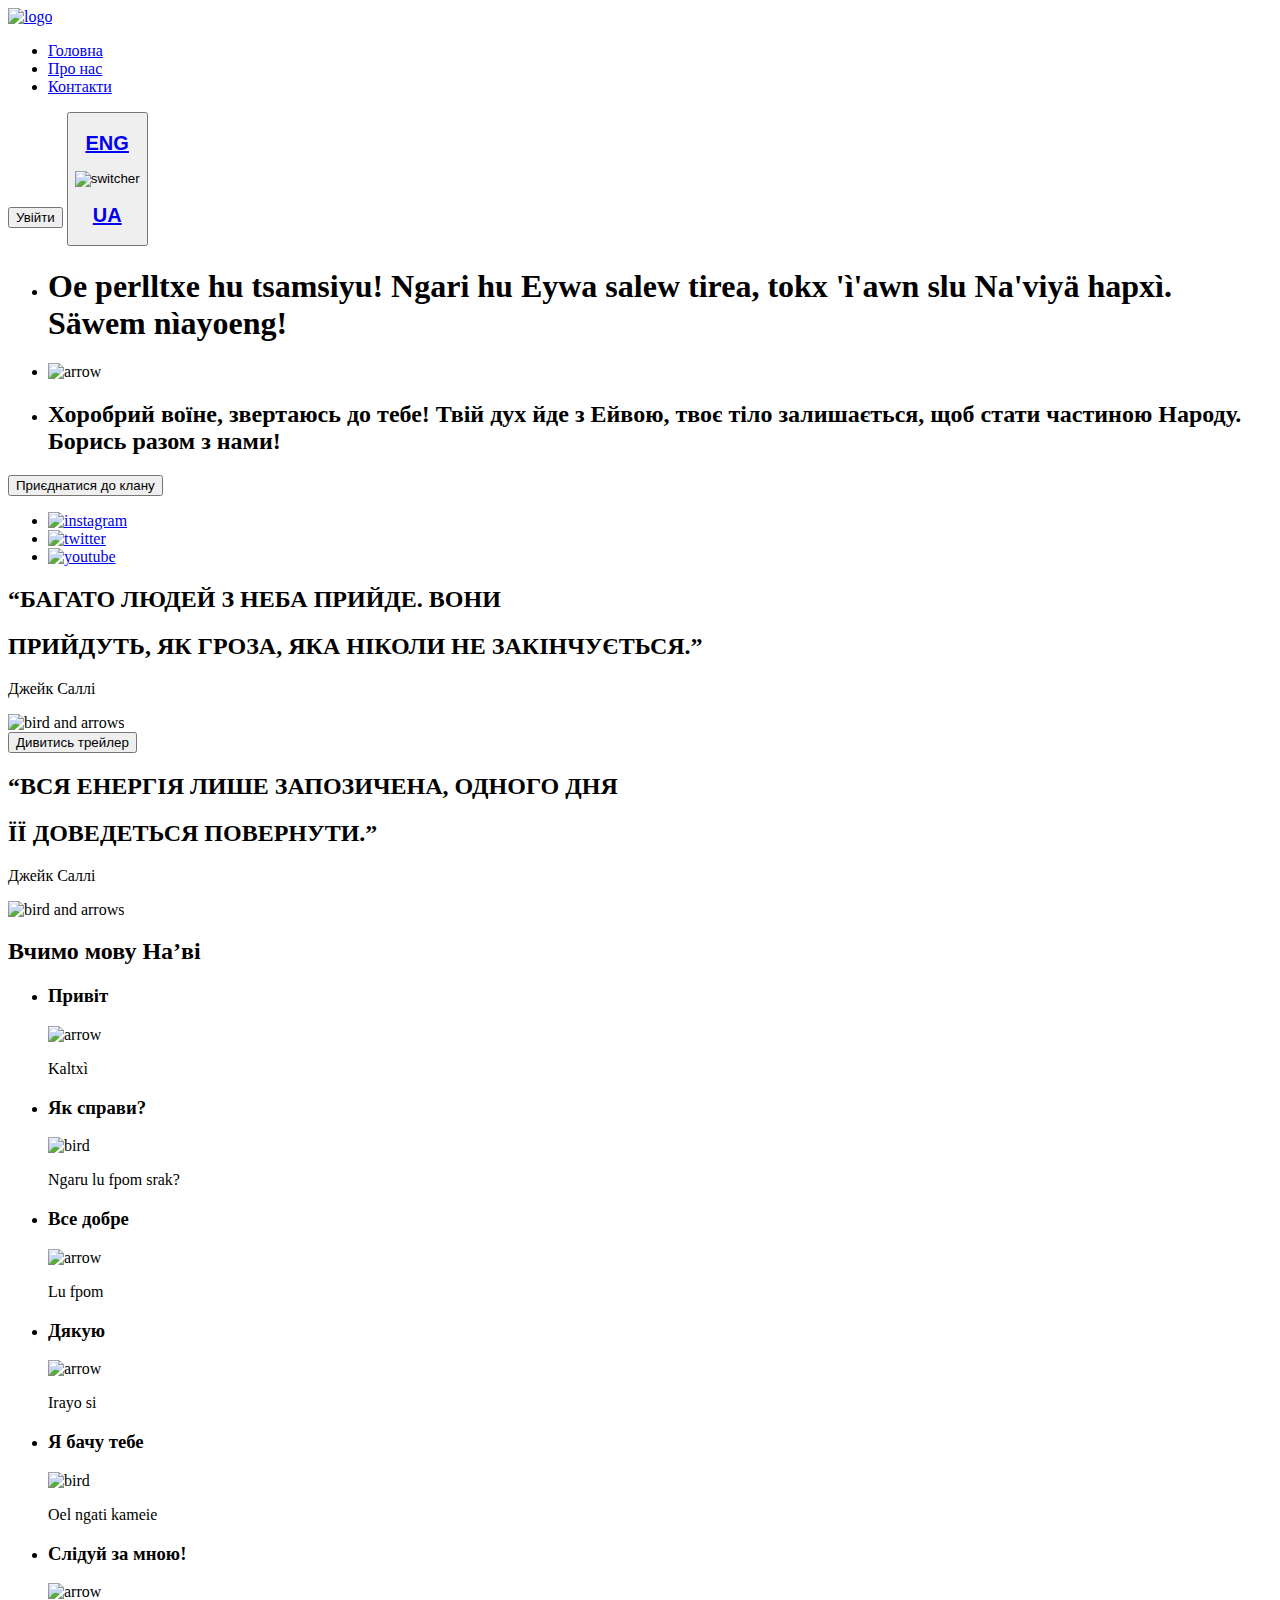
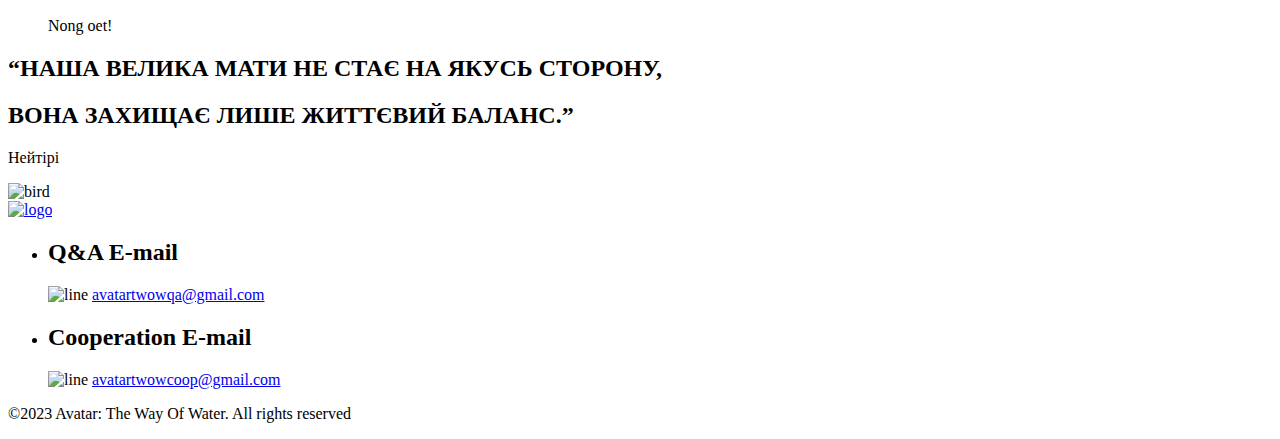
==== pages/english.htm @ 08710544 "Start" ====
<!DOCTYPE html>
<html lang="en">
<head>
    <meta charset="UTF-8">
    <meta name="viewport" content="width=device-width, initial-scale=1.0">
    <title>Document</title>
    <link rel="preconnect" href="https://fonts.googleapis.com">
    <link rel="preconnect" href="https://fonts.gstatic.com" crossorigin>
    <link href="https://fonts.googleapis.com/css2?family=Hammersmith+One&family=Headland+One&family=Inter:wght@100..900&display=swap" rel="stylesheet">
    <link rel="stylesheet" href="https://cdnjs.cloudflare.com/ajax/libs/modern-normalize/2.0.0/modern-normalize.min.css" integrity="sha512-4xo8blKMVCiXpTaLzQSLSw3KFOVPWhm/TRtuPVc4WG6kUgjH6J03IBuG7JZPkcWMxJ5huwaBpOpnwYElP/m6wg==" crossorigin="anonymous" referrerpolicy="no-referrer" />
    <link rel="stylesheet" href="./css/reset.css">
    <link rel="stylesheet" href="./css/positions.css">
    <link rel="stylesheet" href="./css/style.css">
</head>
<body>
    <header class="header">
        <div class="container header-box">
        <a href="./index.html" class="header-link"><img src="./images/avatar_logo.png" alt="logo" class="header-logo"></a>
        <nav class="header-nav">
            <ul class="nav-list">
                <li class="nav-item"><a href="#" class="nav-link active">Головна</a></li>
                <li class="nav-item"><a href="#" class="nav-link">Про нас</a></li>
                <li class="nav-item"><a href="#" class="nav-link">Контакти</a></li>
            </ul>
        </nav>
        <button type="button" class="header-button">Увійти</button>
        <button type="button" class="header-button2"><h2 class="button-title"><a href="./english.htm">ENG</a></h2><img src="./images/switcher.png" alt="switcher" class="button-image2"><h2 class="button-title2"><a href="../index.html">UA</a></h2></button>
        </div>
    </header>
    <main>
        <!-- Секція герой -->
        <section class="avatar-hero">
            <div class="container">
            <ul class="hero-list">
                <li class="hero-item">
                    <h1 class="hero-title">
                    Oe perlltxe hu tsamsiyu!
                    Ngari hu Eywa salew tirea, 
                    tokx 'ì'awn slu Na'viyä hapxì.
                    Säwem nìayoeng! 
                    </h1>
                </li>
                <li> 
                    <img src="./images/text_arrow.png" alt="arrow" class="hero-image">
                </li>
                <li class="hero-item2">
                    <h2 class="hero-title2">
                        Хоробрий воїне, звертаюсь до тебе!
                        Твій дух йде з Ейвою, 
                        твоє тіло залишається, 
                        щоб стати частиною Народу.
                        Борись разом з нами!
                    </h2>
                </li>
            </ul>
            <button type="button" class="hero-button">Приєднатися до клану</button> 
            <ul class="hero-list2">
                <li class="hero-item2"><a href="#" class="hero-link"><img src="./images/instagram.png" alt="instagram" class="link-image"></a></li>
                <li class="hero-item2"><a href="#" class="hero-link"><img src="./images/twitter.png" alt="twitter" class="link-image"></a></li>
                <li class="hero-item2"><a href="#" class="hero-link"><img src="./images/youtube.png" alt="youtube" class="link-image"></a></li>
            </ul>
            </div>
        </section>
        <!-- Секція цитата -->
        <section class="quote">
            <div class="container quote-box">
            <h2 class="quote-title">“БАГАТО ЛЮДЕЙ З НЕБА ПРИЙДЕ. ВОНИ</h2>
            <h2 class="quote-title2">ПРИЙДУТЬ, ЯК ГРОЗА, ЯКА НІКОЛИ НЕ ЗАКІНЧУЄТЬСЯ.”</h2>
            <p class="quote-desc">Джейк Саллі</p>
            <img src="./images/bird_with_arrows.png" alt="bird and arrows" class="quote-image">
            </div>
        </section>
        <!-- Секція трейлер -->
        <section class="trailer">
            <div class="container button-box">
            <button type="button" class="trailer-button">Дивитись трейлер</button>
            </div>  
        </section>
        <!-- Секція цитата 2 -->
        <section class="second-quote">
            <div class="container second-quote-box">
            <h2 class="second-quote-title">“ВСЯ ЕНЕРГІЯ ЛИШЕ ЗАПОЗИЧЕНА, ОДНОГО ДНЯ</h2>
            <h2 class="second-quote-title2">ЇЇ ДОВЕДЕТЬСЯ ПОВЕРНУТИ.”</h2>
            <p class="second-quote-desc">Джейк Саллі</p>
            <img src="./images/bird_with_arrows.png" alt="bird and arrows" class="second-quote-image">
            </div>
        </section>
        <!-- Секція мови -->
        <section class="language">
            <div class="container">
            <h2 class="language-title">Вчимо мову На’ві</h2>
            <ul class="language-list language-box">
                <li class="language-item">
                    <h3 class="item-title">Привіт</h3>
                    <img src="./images/arrow_left.png" alt="arrow" class="item-image">
                    <p class="item-desc">Kaltxì</p>
                </li>
                <li class="language-item">
                    <h3 class="item-title">Як справи?</h3>
                    <img src="./images/bird_mova.png" alt="bird" class="item-image">
                    <p class="item-desc">Ngaru lu fpom srak?</p>
                </li>
                <li class="language-item">
                    <h3 class="item-title">Все добре</h3>
                    <img src="./images/arrow_right.png" alt="arrow" class="item-image">
                    <p class="item-desc">Lu fpom</p>
                </li>
                <li class="language-item">
                    <h3 class="item-title">Дякую</h3>
                    <img src="./images/arrow_left.png" alt="arrow" class="item-image">
                    <p class="item-desc">Irayo si </p>
                </li>
                <li class="language-item">
                    <h3 class="item-title">Я бачу тебе</h3>
                    <img src="./images/bird_mova.png" alt="bird" class="item-image">
                    <p class="item-desc">Oel ngati kameie</p>
                </li>
                <li class="language-item">
                    <h3 class="item-title">Слідуй за мною!</h3>
                    <img src="./images/arrow_right.png" alt="arrow" class="item-image">
                    <p class="item-desc">Nong oet!</p>
                </li>
            </ul>
            </div>
        </section>
        <!-- Секція цитата 3 -->
        <section class="third-quote">
            <div class="container third-quote-box">
            <h2 class="third-quote-title">“НАША ВЕЛИКА МАТИ НЕ СТАЄ НА ЯКУСЬ СТОРОНУ,</h2>
            <h2 class="third-quote-title2">ВОНА ЗАХИЩАЄ ЛИШЕ ЖИТТЄВИЙ БАЛАНС.”</h2>
            <p class="third-quote-desc">Нейтірі</p>
            <img src="./images/bird.png" alt="bird" class="3rd-quote-image">
            </div>
        </section>
    </main>
    <!-- Футер -->
    <footer class="footer">
        <div class="container footer-box">
        <a href="./index.html" class="footer-link"><img src="./images/avatar_logo.png" alt="logo" class="footer-logo footer-link"></a>
        <div class="footer-desc-box">
        <ul class="footer-list">
            <li class="footer-item">
                <h2 class="footer-title">Q&A E-mail</h2>
                <img src="./images/footer_image_line.png" alt="line" class="title-image">
                <a href="mailto:avatartwowqa@gmail.com" class="title-link">avatartwowqa@gmail.com</a>
            </li>
            <li class="footer-item">
                <h2 class="footer-title2">Cooperation E-mail</h2>
                <img src="./images/footer_image_line2.png" alt="line" class="title-image">
                <a href="mailto:avatartwowcoop@gmail.com" class="title-link">avatartwowcoop@gmail.com</a>
            </li>
        </ul>
        <p class="footer-desc">&#169;2023 Avatar: The Way Of Water. All rights reserved</p>
        </div>
        </div>  
    </footer>
</body>
</html>
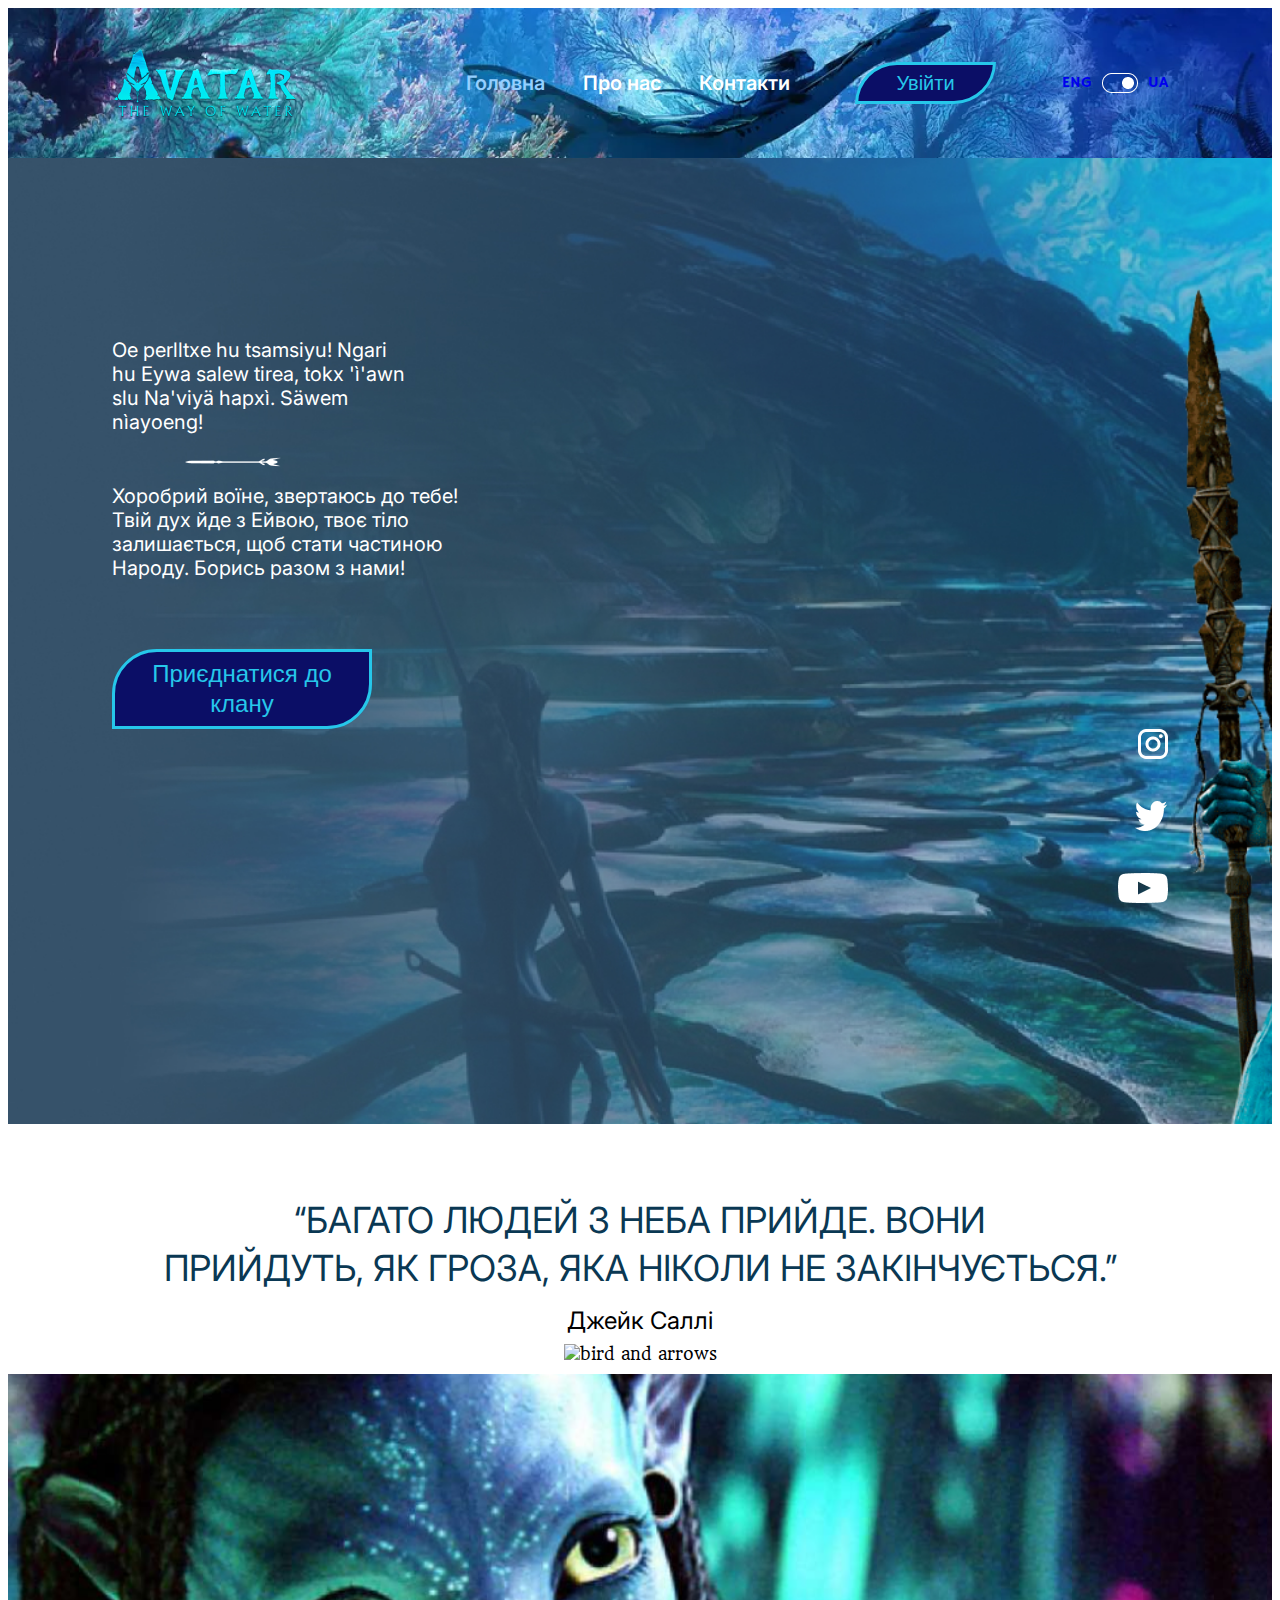
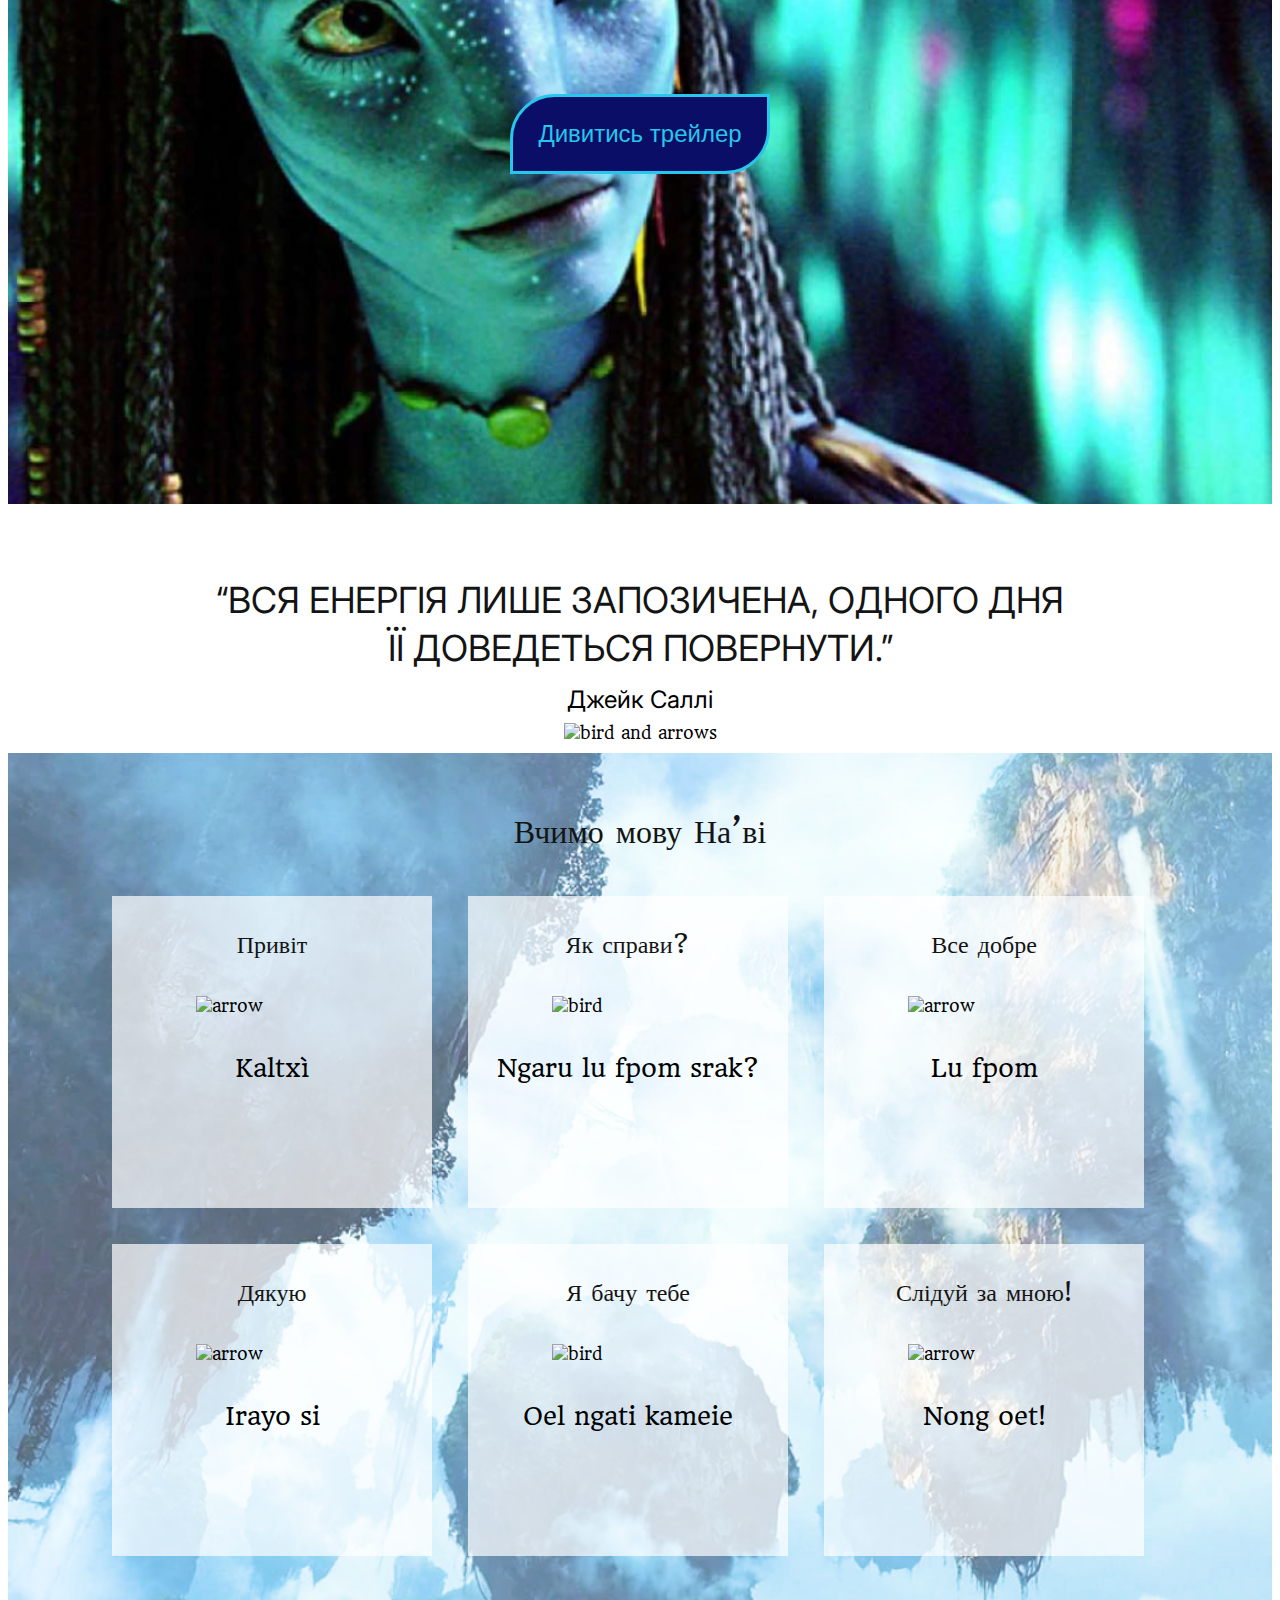
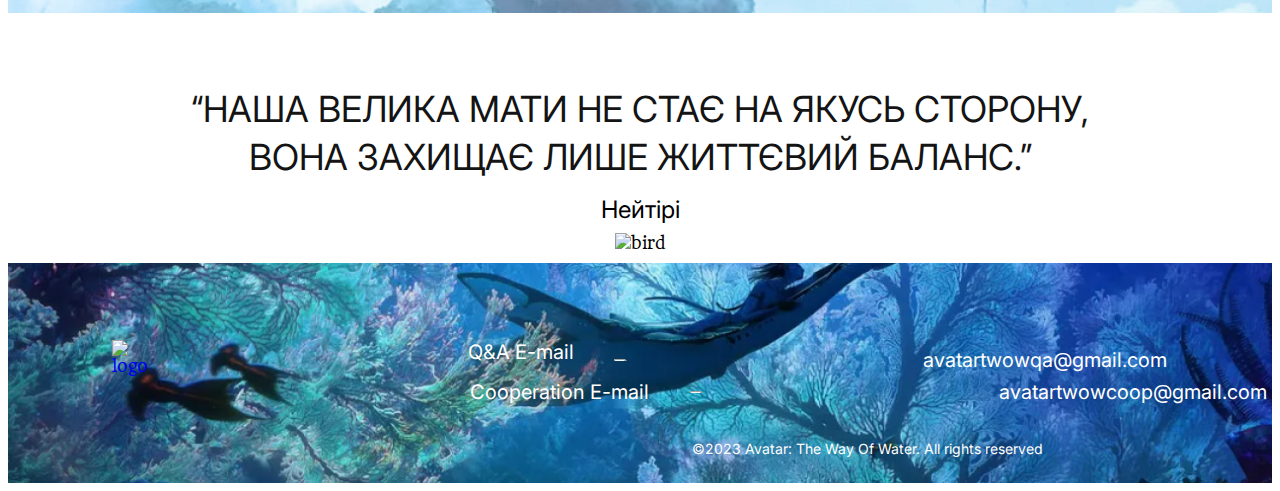
==== commit 702acd6a: "final index" ====
--- a/pages/english.htm
+++ b/pages/english.htm
@@ -8,14 +8,13 @@
     <link rel="preconnect" href="https://fonts.gstatic.com" crossorigin>
     <link href="https://fonts.googleapis.com/css2?family=Hammersmith+One&family=Headland+One&family=Inter:wght@100..900&display=swap" rel="stylesheet">
     <link rel="stylesheet" href="https://cdnjs.cloudflare.com/ajax/libs/modern-normalize/2.0.0/modern-normalize.min.css" integrity="sha512-4xo8blKMVCiXpTaLzQSLSw3KFOVPWhm/TRtuPVc4WG6kUgjH6J03IBuG7JZPkcWMxJ5huwaBpOpnwYElP/m6wg==" crossorigin="anonymous" referrerpolicy="no-referrer" />
-    <link rel="stylesheet" href="./css/reset.css">
-    <link rel="stylesheet" href="./css/positions.css">
-    <link rel="stylesheet" href="./css/style.css">
+    <link rel="stylesheet" href="../css/reset.css">
+    <link rel="stylesheet" href="../css/style.css">
 </head>
 <body>
     <header class="header">
         <div class="container header-box">
-        <a href="./index.html" class="header-link"><img src="./images/avatar_logo.png" alt="logo" class="header-logo"></a>
+        <a href="../index.html" class="header-link"><img src="../images/avatar_logo.png" alt="logo" class="header-logo"></a>
         <nav class="header-nav">
             <ul class="nav-list">
                 <li class="nav-item"><a href="#" class="nav-link active">Головна</a></li>
@@ -24,7 +23,7 @@
             </ul>
         </nav>
         <button type="button" class="header-button">Увійти</button>
-        <button type="button" class="header-button2"><h2 class="button-title"><a href="./english.htm">ENG</a></h2><img src="./images/switcher.png" alt="switcher" class="button-image2"><h2 class="button-title2"><a href="../index.html">UA</a></h2></button>
+        <button type="button" class="header-button2"><h2 class="button-title"><a href="./english.htm">ENG</a></h2><img src="../images/switcher.png" alt="switcher" class="button-image2"><h2 class="button-title2"><a href="../index.html">UA</a></h2></button>
         </div>
     </header>
     <main>
@@ -41,7 +40,7 @@
                     </h1>
                 </li>
                 <li> 
-                    <img src="./images/text_arrow.png" alt="arrow" class="hero-image">
+                    <img src="../images/text_arrow.png" alt="arrow" class="hero-image">
                 </li>
                 <li class="hero-item2">
                     <h2 class="hero-title2">
@@ -55,9 +54,9 @@
             </ul>
             <button type="button" class="hero-button">Приєднатися до клану</button> 
             <ul class="hero-list2">
-                <li class="hero-item2"><a href="#" class="hero-link"><img src="./images/instagram.png" alt="instagram" class="link-image"></a></li>
-                <li class="hero-item2"><a href="#" class="hero-link"><img src="./images/twitter.png" alt="twitter" class="link-image"></a></li>
-                <li class="hero-item2"><a href="#" class="hero-link"><img src="./images/youtube.png" alt="youtube" class="link-image"></a></li>
+                <li class="hero-item2"><a href="#" class="hero-link"><img src="../images/instagram.png" alt="instagram" class="link-image"></a></li>
+                <li class="hero-item2"><a href="#" class="hero-link"><img src="../images/twitter.png" alt="twitter" class="link-image"></a></li>
+                <li class="hero-item2"><a href="#" class="hero-link"><img src="../images/youtube.png" alt="youtube" class="link-image"></a></li>
             </ul>
             </div>
         </section>
--- a/css/style.css
+++ b/css/style.css
@@ -0,0 +1,645 @@
+:root {
+    --background-color: rgba(255, 255, 255, 1);
+    --third-quote-background: rgba(255, 255, 255, 0.7);
+    --button-background2: rgba(0, 0, 0, 0);
+    --item-mova-background: rgba(255, 255, 255, 0.7);
+    --hover-button: rgb(0, 0, 139);
+    --link-color: rgb(200, 200, 200);
+    --main-color: rgba(255, 255, 255, 1);
+    --additional-color: rgba(148, 207, 255, 1);
+    --quote-text: rgba(10, 56, 83, 1);
+    --first-mova-text: rgba(20, 20, 20, 1);
+    --second-mova-text: rgba(0, 0, 0, 1);
+    --button-text-color: rgba(38, 199, 234, 1);
+    --button-boarder: rgba(38, 199, 234, 1);
+    --button-background: rgba(11, 14, 102, 1);
+}
+
+body {
+    font-family: "Headland One", serif;
+}
+
+header {
+    background-image: url(../images/header-background.png);
+    background-size: cover;
+}
+
+.nav-link {
+    color: var(--main-color);
+    font-family: "Inter", sans-serif;
+    font-size: 20px;
+    font-weight: 600;
+    line-height: 1.2;
+}
+
+.nav-link:hover,
+.nav-link:focus {
+    color: var(--additional-color)
+}
+
+.active {
+    color: var(--additional-color);
+}
+
+.header-button {
+    color: var(--button-text-color);
+    text-align: center;
+    font-size: 20px;
+    font-weight: 400;
+    line-height: 1.25;
+    border-radius: 45px 0px;
+    border: 3px solid var(--button-boarder);
+    background: var(--button-background);
+    width: 141px;
+    height: 41.694px;
+}
+
+.header-button:hover,
+.header-button:focus {
+    background-color: var(--hover-button);
+}
+
+
+
+.header-button2 {
+    color: var(--main-color);
+    font-family: "Hammersmith One", sans-serif;
+    font-size: 16px;
+    font-weight: 400;
+    line-height: 1.25;
+    border: none;
+    background-color: var(--button-background2);
+    width: 107px;
+    height: 20px;
+}
+
+.button-title,
+.button-title2 {
+    color: var(--main-color);
+    text-align: center;
+    font-family: "Hammersmith One";
+    font-size: 16px;
+    font-weight: 400;
+    line-height: 1.25;
+}
+
+/* hero */
+
+.avatar-hero {
+    background-image: url(../images/background_hero.jpg);
+    background-size: cover;
+}
+
+.hero-title {
+    color: var(--main-color);
+    font-family: "Inter", sans-serif;
+    font-size: 20px;
+    font-weight: 400;
+    line-height: 1.2;
+    width: 298px;
+    height: 96px;
+}
+
+.hero-title2 {
+    color: var(--main-color);
+    font-family: "Inter", sans-serif;
+    font-size: 20px;
+    font-weight: 400;
+    line-height: 1.2;
+    width: 376px;
+    height: 123px;
+    flex-shrink: 0;
+}
+
+.hero-button {
+    color: var(--button-text-color);
+    font-size: 24px;
+    font-weight: 400;
+    line-height: 1.25;
+    border-radius: 45px 0px;
+    border: 3px solid var(--button-boarder);
+    background: var(--button-background);
+}
+
+.hero-button:hover,
+.hero-button:focus {
+    background-color: var(--hover-button);
+}
+
+/* quote */
+
+.quote {
+    background-color: var(--background-color);
+    text-align: center;
+}
+
+.quote-title {
+    color: var(--quote-text);
+    text-align: center;
+    font-family: "Inter", sans-serif;
+    font-size: 36px;
+    font-style: normal;
+    font-weight: 400;
+    line-height: 1.22;
+}
+
+.quote-title2 {
+    color: var(--quote-text);
+    text-align: center;
+    font-family: "Inter", sans-serif;
+    font-size: 36px;
+    font-style: normal;
+    font-weight: 400;
+    line-height: 1.22;
+}
+
+.quote-desc {
+    color: var(--second-mova-text);
+    text-align: center;
+    font-family: "Inter", sans-serif;
+    font-size: 24px;
+    font-weight: 400;
+    line-height: 1.20;
+}
+
+/* trailer */
+
+.trailer {
+    background-image: url(../images/trailer_background.png);
+    background-size: cover;
+}
+
+.trailer-button {
+    color: var(--button-text-color);
+    text-align: center;
+    font-size: 24px;
+    font-weight: 400;
+    line-height: 1.25;
+    border-radius: 45px 0px;
+    border: 3px solid var(--button-boarder);
+    background: var(--button-background);
+    width: 260px;
+    height: 80px;
+    flex-shrink: 0;
+}
+
+.trailer-button:hover,
+.trailer-button:focus {
+    background-color: var(--hover-button);
+}
+
+/* 2 quote */
+
+.second-quote {
+    background-color: var(--background-color);
+    text-align: center;
+}
+
+
+.second-quote-title {
+    color: var(--first-mova-text);
+    text-align: center;
+    font-family: "Inter", sans-serif;
+    font-size: 36px;
+    font-weight: 400;
+    line-height: 1.22;
+}
+
+.second-quote-title2 {
+    color: var(--first-mova-text);
+    text-align: center;
+    font-family: "Inter", sans-serif;
+    font-size: 36px;
+    font-weight: 400;
+    line-height: 1.22;
+}
+
+.second-quote-desc {
+    color: var(--second-mova-text);
+    text-align: center;
+    font-family: "Inter", sans-serif;
+    font-size: 24px;
+    font-style: normal;
+    font-weight: 400;
+    line-height: 1.20;
+}
+
+/* mova */
+
+.language {
+    background-image: url(../images/mova_background.png);
+    background-size: cover;
+}
+
+.language-title {
+    color: var(--first-mova-text);
+    text-align: center;
+    font-family: "Headland One", serif;
+    font-size: 32px;
+    font-weight: 400;
+    line-height: 1.25;
+}
+
+.language-item {
+    background-color: var(--item-mova-background);
+    /* width: 25%; 
+height: 60%; */
+
+}
+
+.item-title {
+    color: var(--first-mova-text);
+    text-align: center;
+    font-size: 24px;
+    font-weight: 400;
+    line-height: 1.00;
+}
+
+.item-desc {
+    color: var(--second-mova-text);
+    text-align: center;
+    font-size: 24px;
+    font-weight: 400;
+    line-height: 1.00;
+}
+
+/* 3 quote */
+
+.third-quote {
+    background-color: var(--third-quote-background);
+    text-align: center;
+}
+
+.third-quote-title {
+    color: var(--first-mova-text);
+    text-align: center;
+    font-family: "Inter", sans-serif;
+    font-size: 36px;
+    font-weight: 400;
+    line-height: 1.22;
+}
+
+.third-quote-title2 {
+    color: var(--first-mova-text);
+    text-align: center;
+    font-family: "Inter", sans-serif;
+    font-size: 36px;
+    font-weight: 400;
+    line-height: 1.22;
+}
+
+.third-quote-desc {
+    color: var(--second-mova-text);
+    text-align: center;
+    font-family: "Inter", sans-serif;
+    font-size: 24px;
+    font-weight: 400;
+    line-height: 1.20;
+}
+
+/* footer */
+
+.footer {
+    background-image: url(../images/footer_background.png);
+    background-size: cover;
+}
+
+.footer-title {
+    color: var(--main-color);
+    text-align: center;
+    font-family: "Inter", sans-serif;
+    font-size: 20px;
+    font-weight: 400;
+    line-height: 1.2;
+}
+
+.footer-title2 {
+    color: var(--main-color);
+    text-align: center;
+    font-family: "Inter", sans-serif;
+    font-size: 20px;
+    font-weight: 400;
+    line-height: 1.2;
+}
+
+.title-link {
+    color: var(--main-color);
+    text-align: center;
+    font-family: "Inter", sans-serif;
+    font-size: 20px;
+    font-weight: 400;
+    line-height: 1.2;
+}
+
+.title-link:hover,
+.title-link:focus {
+    color: var(--link-color);
+}
+
+.footer-desc {
+    color: var(--main-color);
+    text-align: center;
+    font-family: "Inter", sans-serif;
+    font-size: 14px;
+    font-weight: 400;
+    line-height: 1.21;
+}
+.container {
+    width: 1056px;
+    margin: 0 auto;
+    padding: 0 12px;
+}
+
+/* header */
+
+.header {
+    padding-top: 39px;
+    padding-bottom: 39px;
+}
+
+.header-box {
+    display: flex;
+    justify-content: center;
+    align-items: center;
+}
+
+.header-link {
+    margin-right: 168px;
+}
+
+.nav-list {
+    display: flex;
+    gap: 38px;
+}
+
+.header-button {
+    display: flex;
+    align-items: center;
+    justify-content: center;
+    margin-left: auto;
+}
+
+.header-button2 {
+    display: flex;
+    align-items: center;
+    justify-content: center;
+    margin-left: auto;
+}
+
+.button-title {
+    padding-right: 10px;
+}
+
+.button-title2 {
+    padding-left: 10px;
+}
+
+/* hero */
+
+.avatar-hero {
+    padding-top: 180px;
+    padding-bottom: 179px;
+}
+
+.hero-item {
+    padding-bottom: 10px;
+}
+
+.hero-title {
+    width: 298px;
+}
+
+.hero-image {
+    width: 152px;
+    height: 40px;
+    padding-left: 53px;
+}
+
+.hero-title2 {
+    width: 376px;
+}
+
+.hero-item2 {
+    margin-bottom: 42px;
+}
+
+.hero-button {
+    display: flex;
+    width: 260px;
+    height: 80px;
+    align-items: center;
+    justify-content: center;
+}
+
+.hero-list2 {
+    display: flex;
+    align-items: flex-end;
+    justify-content: flex-end;
+    flex-direction: column;
+}
+
+/* quote */
+
+.quote {
+    padding-top: 75px;
+    padding-bottom: 10px;
+}
+
+.quote-box {
+    display: flex;
+    justify-content: center;
+    align-items: center;
+    flex-direction: column;
+}
+
+.quote-title {
+    margin-bottom: 4px;
+    padding: 0 auto;
+}
+
+.quote-title2 {
+    width: 1002px;
+    padding: 0 auto;
+    margin-bottom: 16px;
+}
+
+.quote-desc {
+    margin-bottom: 8px;
+    padding: 0 auto;
+}
+
+.quote-image {
+    padding: 0 auto;
+}
+
+/* trailer */
+
+.trailer {
+    padding-top: 320px;
+    padding-bottom: 330px;
+}
+
+.button-box {
+    display: flex;
+    justify-content: center;
+    align-items: center;
+}
+
+.trailer-button {
+    display: flex;
+    align-items: center;
+    justify-content: center;
+}
+
+/* 2 quote */
+
+.second-quote {
+    padding-top: 75px;
+    padding-bottom: 10px;
+}
+
+.second-quote-box {
+    display: flex;
+    justify-content: center;
+    align-items: center;
+    flex-direction: column;
+}
+
+.second-quote-title {
+    width: 886px;
+    margin-bottom: 4px;
+    padding: 0 auto;
+}
+
+.second-quote-title2 {
+    width: 528px;
+    padding: 0 auto;
+    margin-bottom: 16px;
+}
+
+.second-quote-desc {
+    margin-bottom: 8px;
+    padding: 0 auto;
+}
+
+.second-quote-image {
+    padding: 0 auto;
+}
+
+/* language, вернутся сюда */
+
+.language {
+    padding-top: 58px;
+    padding-bottom: 57px;
+}
+
+.language-title {
+    margin-bottom: 45px;
+}
+
+.language-box {
+    display: flex;
+    justify-content: flex-start;
+    align-items: center;
+    flex-wrap: wrap;
+    gap: 36px;
+}
+
+
+.language-item {
+    width: 320px;
+    height: 240px;
+    padding: 36px 0;
+}
+
+.item-title {
+    margin-bottom: 40px;
+}
+
+.item-image {
+    margin-bottom: 40px;
+    padding: 0 84px;
+}
+
+/* 3 quote */
+
+.third-quote {
+    padding-top: 75px;
+    padding-bottom: 10px;
+}
+
+.third-quote-box {
+    display: flex;
+    justify-content: center;
+    align-items: center;
+    flex-direction: column;
+}
+
+.third-quote-title {
+    width: 938px;
+    padding: 0 auto;
+    margin-bottom: 4px;
+}
+
+.third-quote-title2 {
+    width: 812px;
+    padding: 0 auto;
+    margin-bottom: 16px;
+}
+
+.third-quote-desc {
+    margin-bottom: 8px;
+    padding: 0 auto;
+}
+
+.third-quote-image {
+    padding: 0 auto;
+}
+
+/* footer */
+
+.footer {
+    padding-top: 77px;
+    padding-bottom: 25px;
+}
+
+.footer-box {
+    display: flex;
+}
+
+.footer-link {
+    margin-right: 160px;
+}
+
+.footer-desc-box {
+    display: flex;
+    flex-wrap: wrap;
+    justify-content: center;
+}
+
+.footer-item {
+    display: flex;
+    gap: 20px;
+    align-items: center;
+}
+
+.footer-title {
+    margin-right: 20px;
+    margin-bottom: 16px;
+}
+
+.footer-title2 {
+    width: 182px;
+    margin-right: 20px;
+}
+
+.title-image {
+    margin-right: 20px;
+    width: 269px;
+    height: 2px;
+}
+
+.footer-desc {
+    margin-top: 37px;
+    padding: 0 auto;
+}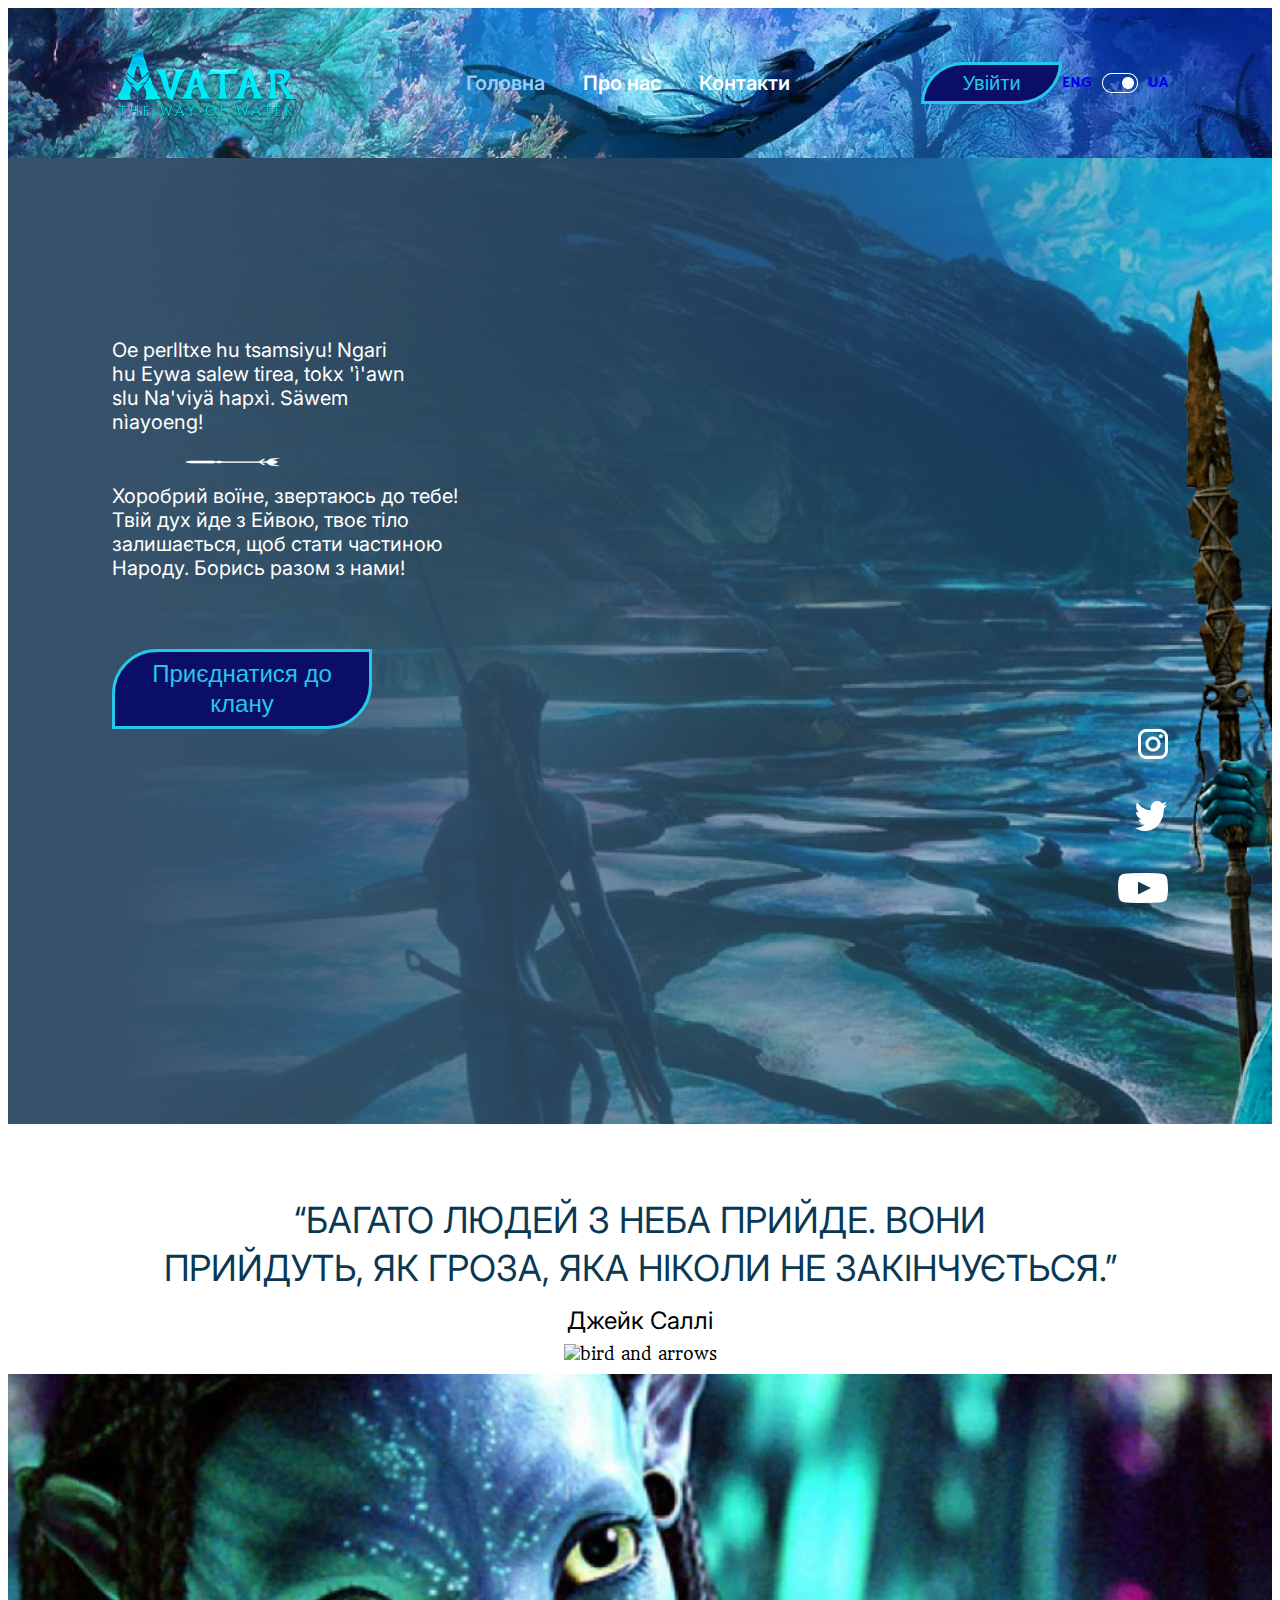
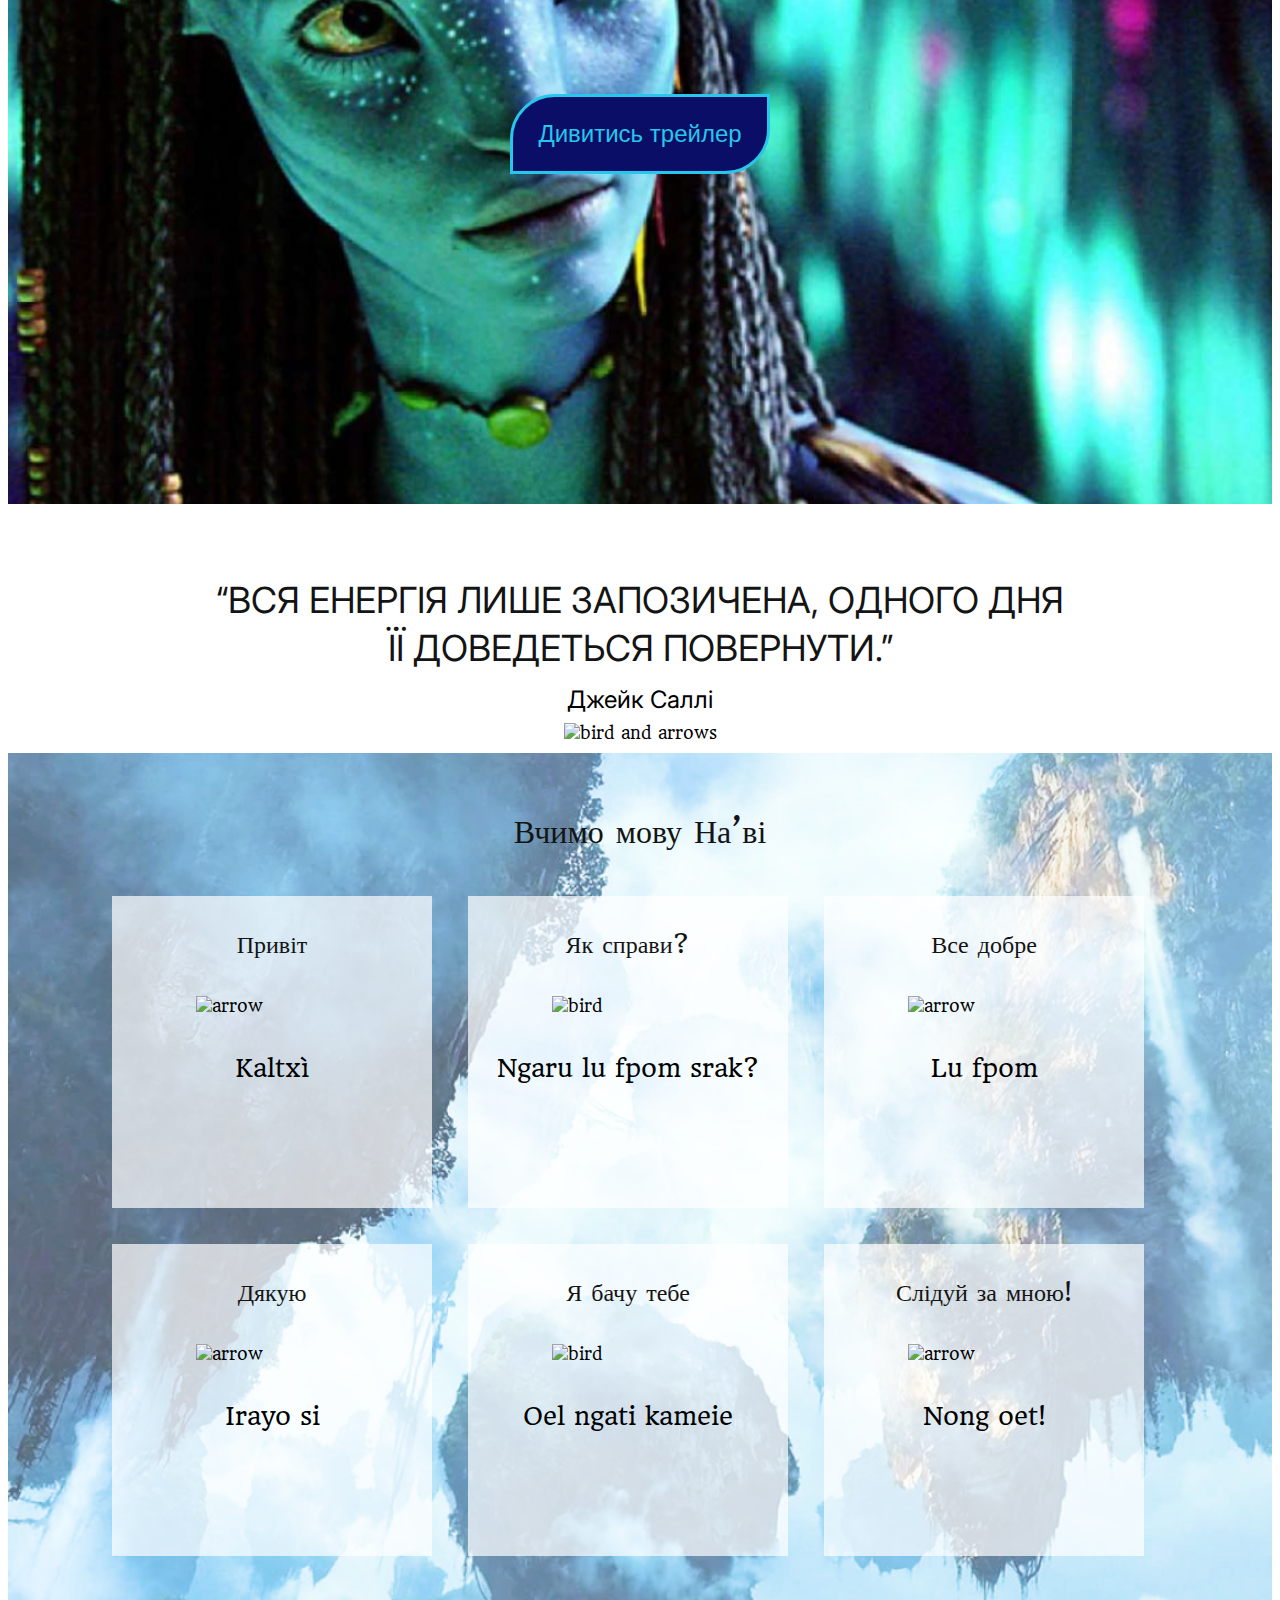
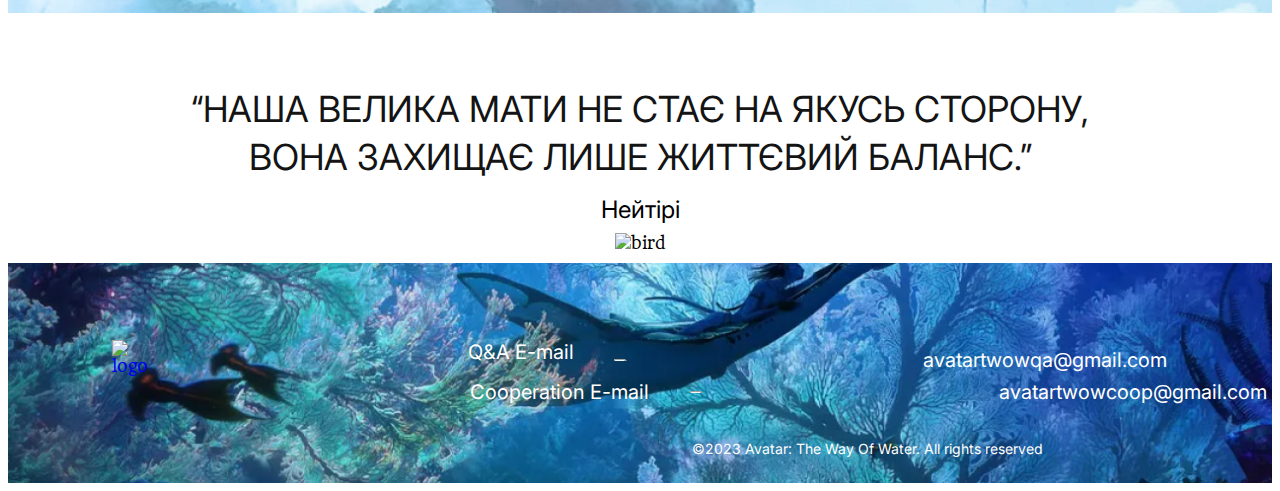
==== commit f0137a79: "debug" ====
--- a/pages/english.htm
+++ b/pages/english.htm
@@ -23,7 +23,7 @@
             </ul>
         </nav>
         <button type="button" class="header-button">Увійти</button>
-        <button type="button" class="header-button2"><h2 class="button-title"><a href="./english.htm">ENG</a></h2><img src="../images/switcher.png" alt="switcher" class="button-image2"><h2 class="button-title2"><a href="../index.html">UA</a></h2></button>
+        <h2 class="button-title"><a href="./english.htm">ENG</a></h2><img src="../images/switcher.png" alt="switcher" class="button-image2"><h2 class="button-title2"><a href="../index.html">UA</a></h2>
         </div>
     </header>
     <main>
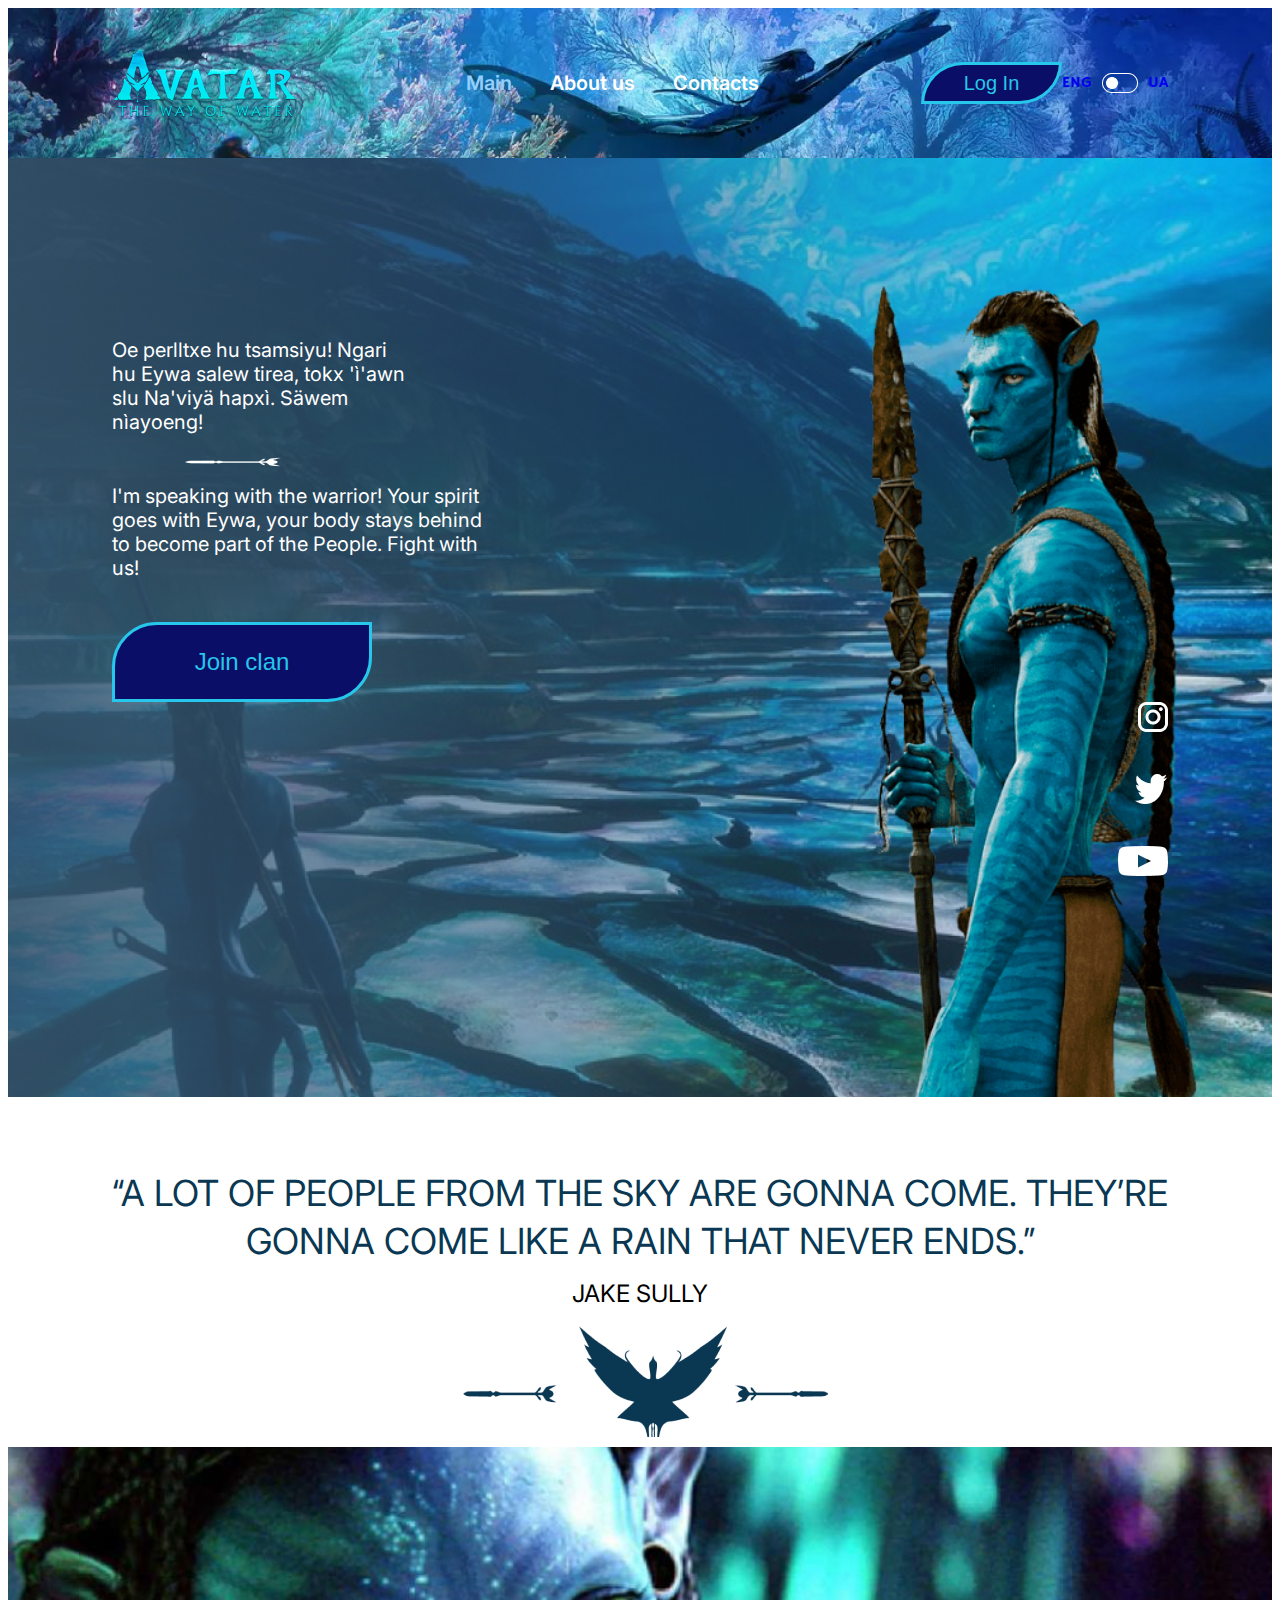
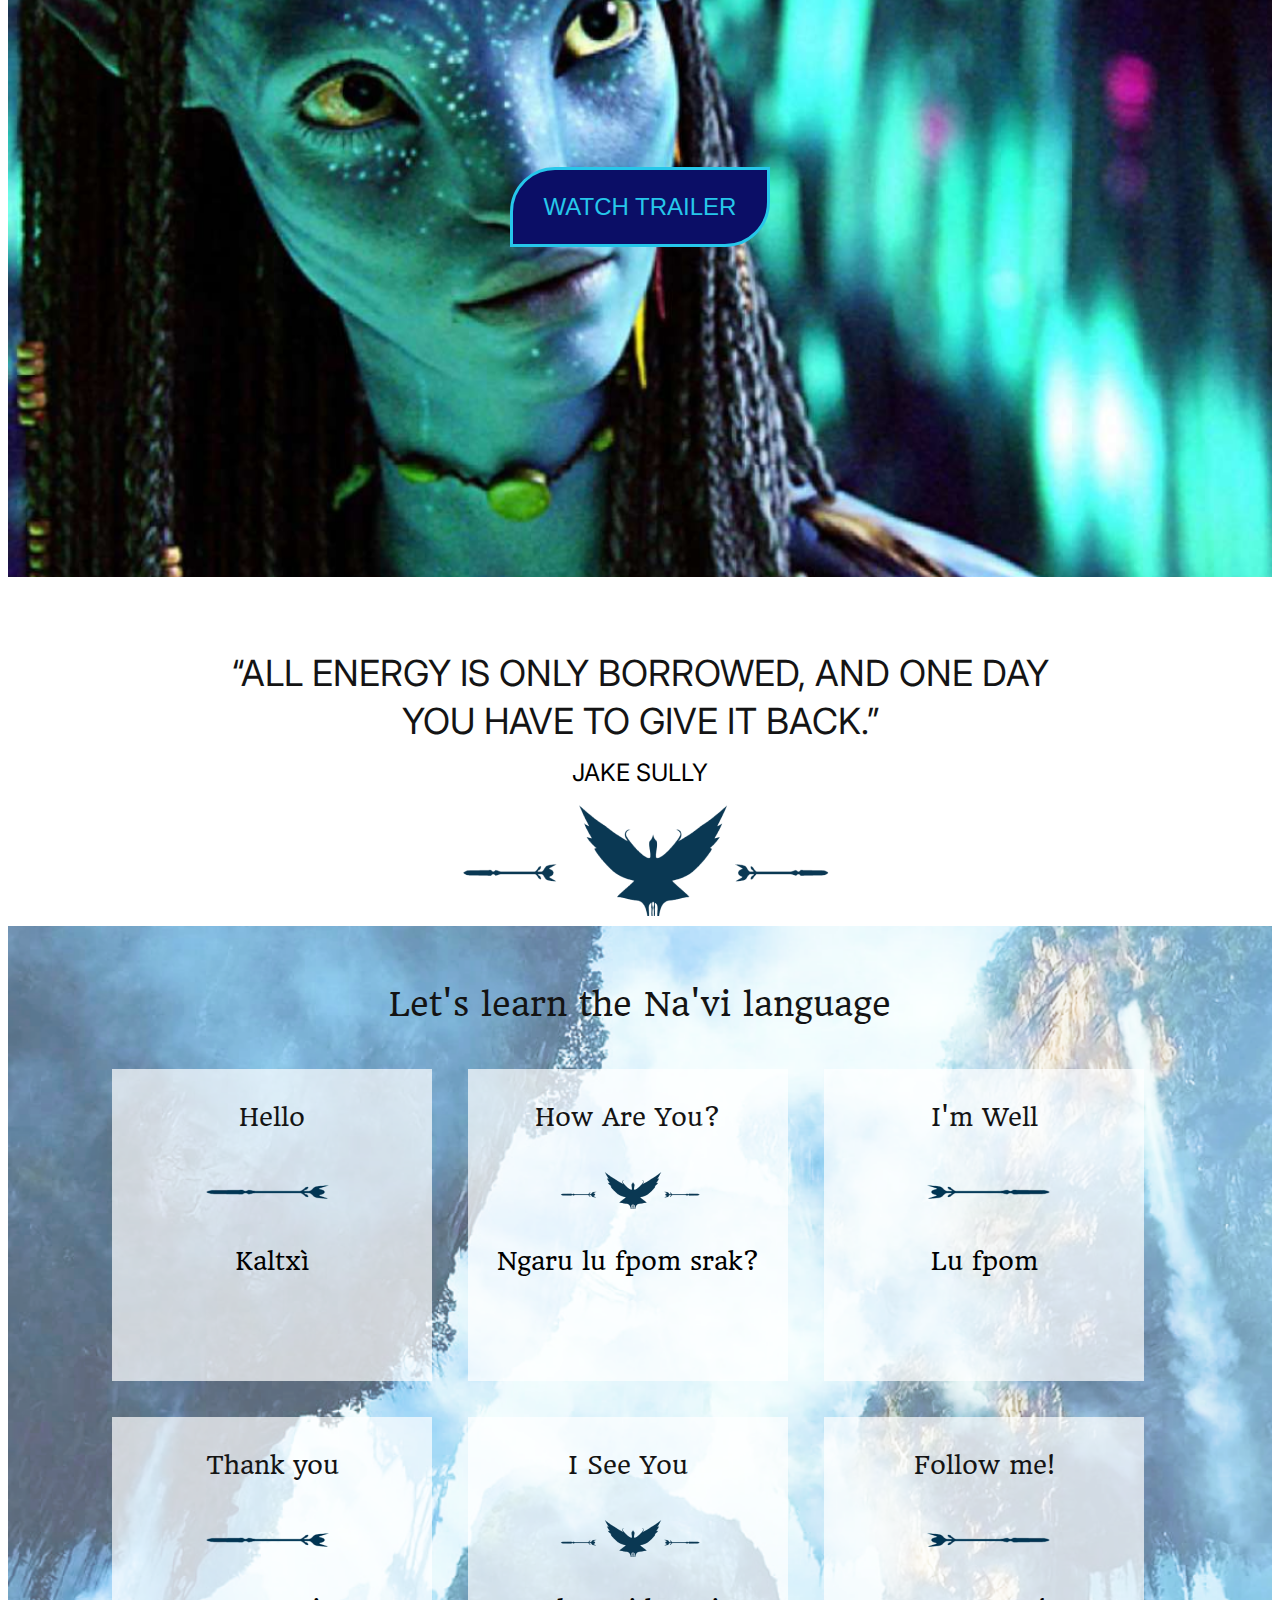
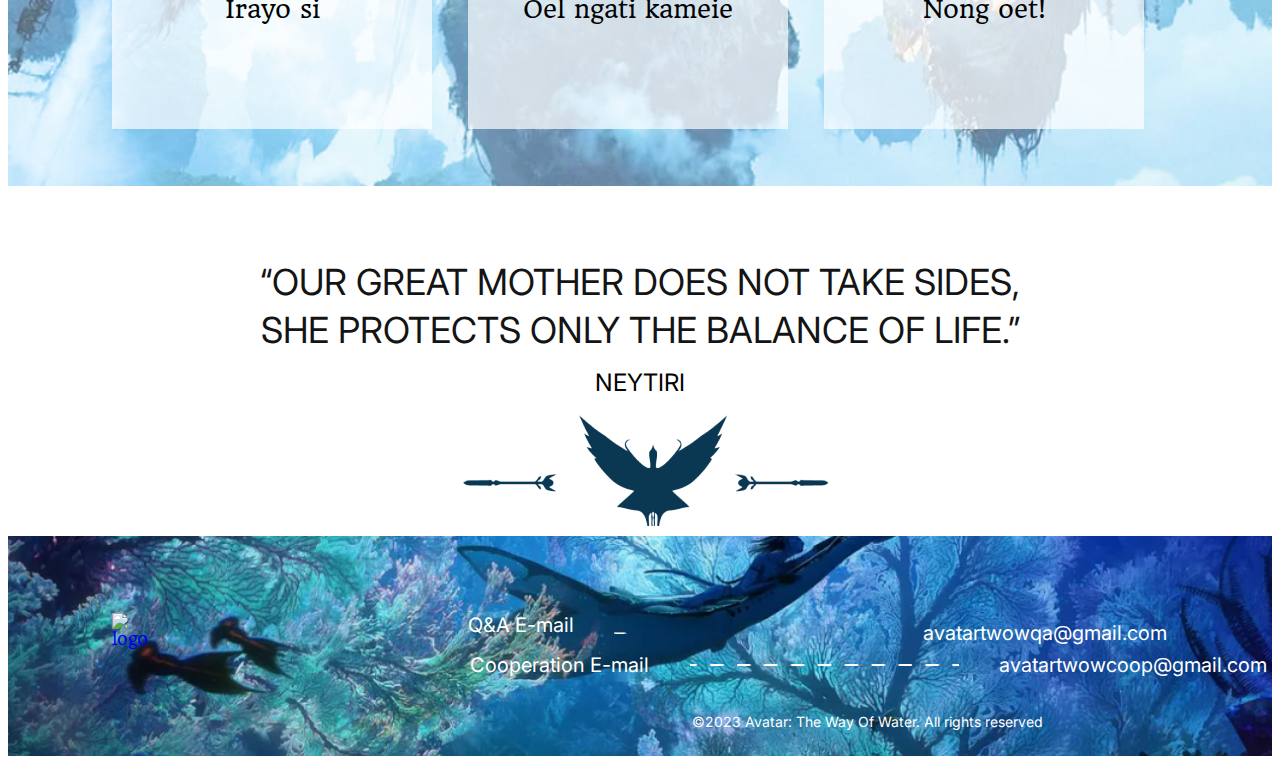
==== commit efc10955: "final" ====
--- a/pages/english.htm
+++ b/pages/english.htm
@@ -14,16 +14,16 @@
 <body>
     <header class="header">
         <div class="container header-box">
-        <a href="../index.html" class="header-link"><img src="../images/avatar_logo.png" alt="logo" class="header-logo"></a>
+        <a href="./english.htm" class="header-link"><img src="../images/avatar_logo.png" alt="logo" class="header-logo"></a>
         <nav class="header-nav">
             <ul class="nav-list">
-                <li class="nav-item"><a href="#" class="nav-link active">Головна</a></li>
-                <li class="nav-item"><a href="#" class="nav-link">Про нас</a></li>
-                <li class="nav-item"><a href="#" class="nav-link">Контакти</a></li>
+                <li class="nav-item"><a href="#" class="nav-link active">Main</a></li>
+                <li class="nav-item"><a href="#" class="nav-link">About us</a></li>
+                <li class="nav-item"><a href="#" class="nav-link">Contacts</a></li>
             </ul>
         </nav>
-        <button type="button" class="header-button">Увійти</button>
-        <h2 class="button-title"><a href="./english.htm">ENG</a></h2><img src="../images/switcher.png" alt="switcher" class="button-image2"><h2 class="button-title2"><a href="../index.html">UA</a></h2>
+        <button type="button" class="header-button">Log In</button>
+        <h2 class="button-title"><a href="./english.htm">ENG</a></h2><img src="../images/Switcherinenglish.png" alt="switcher" class="button-image2"><h2 class="button-title2"><a href="../index.html">UA</a></h2>
         </div>
     </header>
     <main>
@@ -44,15 +44,15 @@
                 </li>
                 <li class="hero-item2">
                     <h2 class="hero-title2">
-                        Хоробрий воїне, звертаюсь до тебе!
-                        Твій дух йде з Ейвою, 
-                        твоє тіло залишається, 
-                        щоб стати частиною Народу.
-                        Борись разом з нами!
+                        I'm speaking with the warrior! 
+                        Your spirit goes with Eywa, 
+                        your body stays behind to 
+                        become part of the People. 
+                        Fight with us!
                     </h2>
                 </li>
             </ul>
-            <button type="button" class="hero-button">Приєднатися до клану</button> 
+            <button type="button" class="hero-button">Join clan</button> 
             <ul class="hero-list2">
                 <li class="hero-item2"><a href="#" class="hero-link"><img src="../images/instagram.png" alt="instagram" class="link-image"></a></li>
                 <li class="hero-item2"><a href="#" class="hero-link"><img src="../images/twitter.png" alt="twitter" class="link-image"></a></li>
@@ -63,60 +63,60 @@
         <!-- Секція цитата -->
         <section class="quote">
             <div class="container quote-box">
-            <h2 class="quote-title">“БАГАТО ЛЮДЕЙ З НЕБА ПРИЙДЕ. ВОНИ</h2>
-            <h2 class="quote-title2">ПРИЙДУТЬ, ЯК ГРОЗА, ЯКА НІКОЛИ НЕ ЗАКІНЧУЄТЬСЯ.”</h2>
-            <p class="quote-desc">Джейк Саллі</p>
-            <img src="./images/bird_with_arrows.png" alt="bird and arrows" class="quote-image">
+            <h2 class="quote-title">“A LOT OF PEOPLE FROM THE SKY ARE GONNA COME. THEY’RE</h2>
+            <h2 class="quote-title2">GONNA COME LIKE A RAIN THAT NEVER ENDS.”</h2>
+            <p class="quote-desc">JAKE SULLY</p>
+            <img src="../images/bird_with_arrows.png" alt="bird and arrows" class="quote-image">
             </div>
         </section>
         <!-- Секція трейлер -->
         <section class="trailer">
             <div class="container button-box">
-            <button type="button" class="trailer-button">Дивитись трейлер</button>
+            <button type="button" class="trailer-button">WATCH TRAILER</button>
             </div>  
         </section>
         <!-- Секція цитата 2 -->
         <section class="second-quote">
             <div class="container second-quote-box">
-            <h2 class="second-quote-title">“ВСЯ ЕНЕРГІЯ ЛИШЕ ЗАПОЗИЧЕНА, ОДНОГО ДНЯ</h2>
-            <h2 class="second-quote-title2">ЇЇ ДОВЕДЕТЬСЯ ПОВЕРНУТИ.”</h2>
-            <p class="second-quote-desc">Джейк Саллі</p>
-            <img src="./images/bird_with_arrows.png" alt="bird and arrows" class="second-quote-image">
+            <h2 class="second-quote-title">“ALL ENERGY IS ONLY BORROWED, AND ONE DAY</h2>
+            <h2 class="second-quote-title2">YOU HAVE TO GIVE IT BACK.”</h2>
+            <p class="second-quote-desc">JAKE SULLY</p>
+            <img src="../images/bird_with_arrows.png" alt="bird and arrows" class="second-quote-image">
             </div>
         </section>
         <!-- Секція мови -->
         <section class="language">
             <div class="container">
-            <h2 class="language-title">Вчимо мову На’ві</h2>
+            <h2 class="language-title">Let's learn the Na'vi language</h2>
             <ul class="language-list language-box">
                 <li class="language-item">
-                    <h3 class="item-title">Привіт</h3>
-                    <img src="./images/arrow_left.png" alt="arrow" class="item-image">
+                    <h3 class="item-title">Hello</h3>
+                    <img src="../images/arrow_left.png" alt="arrow" class="item-image">
                     <p class="item-desc">Kaltxì</p>
                 </li>
                 <li class="language-item">
-                    <h3 class="item-title">Як справи?</h3>
-                    <img src="./images/bird_mova.png" alt="bird" class="item-image">
+                    <h3 class="item-title">How Are You?</h3>
+                    <img src="../images/bird_mova.png" alt="bird" class="item-image">
                     <p class="item-desc">Ngaru lu fpom srak?</p>
                 </li>
                 <li class="language-item">
-                    <h3 class="item-title">Все добре</h3>
-                    <img src="./images/arrow_right.png" alt="arrow" class="item-image">
+                    <h3 class="item-title">I'm Well</h3>
+                    <img src="../images/arrow_right.png" alt="arrow" class="item-image">
                     <p class="item-desc">Lu fpom</p>
                 </li>
                 <li class="language-item">
-                    <h3 class="item-title">Дякую</h3>
-                    <img src="./images/arrow_left.png" alt="arrow" class="item-image">
+                    <h3 class="item-title">Thank you</h3>
+                    <img src="../images/arrow_left.png" alt="arrow" class="item-image">
                     <p class="item-desc">Irayo si </p>
                 </li>
                 <li class="language-item">
-                    <h3 class="item-title">Я бачу тебе</h3>
-                    <img src="./images/bird_mova.png" alt="bird" class="item-image">
+                    <h3 class="item-title">I See You</h3>
+                    <img src="../images/bird_mova.png" alt="bird" class="item-image">
                     <p class="item-desc">Oel ngati kameie</p>
                 </li>
                 <li class="language-item">
-                    <h3 class="item-title">Слідуй за мною!</h3>
-                    <img src="./images/arrow_right.png" alt="arrow" class="item-image">
+                    <h3 class="item-title">Follow me!</h3>
+                    <img src="../images/arrow_right.png" alt="arrow" class="item-image">
                     <p class="item-desc">Nong oet!</p>
                 </li>
             </ul>
@@ -125,10 +125,10 @@
         <!-- Секція цитата 3 -->
         <section class="third-quote">
             <div class="container third-quote-box">
-            <h2 class="third-quote-title">“НАША ВЕЛИКА МАТИ НЕ СТАЄ НА ЯКУСЬ СТОРОНУ,</h2>
-            <h2 class="third-quote-title2">ВОНА ЗАХИЩАЄ ЛИШЕ ЖИТТЄВИЙ БАЛАНС.”</h2>
-            <p class="third-quote-desc">Нейтірі</p>
-            <img src="./images/bird.png" alt="bird" class="3rd-quote-image">
+            <h2 class="third-quote-title">“OUR GREAT MOTHER DOES NOT TAKE SIDES,</h2>
+            <h2 class="third-quote-title2">SHE PROTECTS ONLY THE BALANCE OF LIFE.”</h2>
+            <p class="third-quote-desc">NEYTIRI</p>
+            <img src="../images/bird.png" alt="bird" class="3rd-quote-image">
             </div>
         </section>
     </main>
@@ -145,7 +145,7 @@
             </li>
             <li class="footer-item">
                 <h2 class="footer-title2">Cooperation E-mail</h2>
-                <img src="./images/footer_image_line2.png" alt="line" class="title-image">
+                <img src="../images/footer_image_line2.png" alt="line" class="title-image">
                 <a href="mailto:avatartwowcoop@gmail.com" class="title-link">avatartwowcoop@gmail.com</a>
             </li>
         </ul>
--- a/css/style.css
+++ b/css/style.css
@@ -88,6 +88,8 @@
 .avatar-hero {
     background-image: url(../images/background_hero.jpg);
     background-size: cover;
+    background-position: center;
+    background-repeat: no-repeat;
 }
 
 .hero-title {
@@ -97,7 +99,6 @@
     font-weight: 400;
     line-height: 1.2;
     width: 298px;
-    height: 96px;
 }
 
 .hero-title2 {
@@ -107,8 +108,6 @@
     font-weight: 400;
     line-height: 1.2;
     width: 376px;
-    height: 123px;
-    flex-shrink: 0;
 }
 
 .hero-button {
@@ -119,6 +118,7 @@
     border-radius: 45px 0px;
     border: 3px solid var(--button-boarder);
     background: var(--button-background);
+    padding: 10px 31px;
 }
 
 .hero-button:hover,
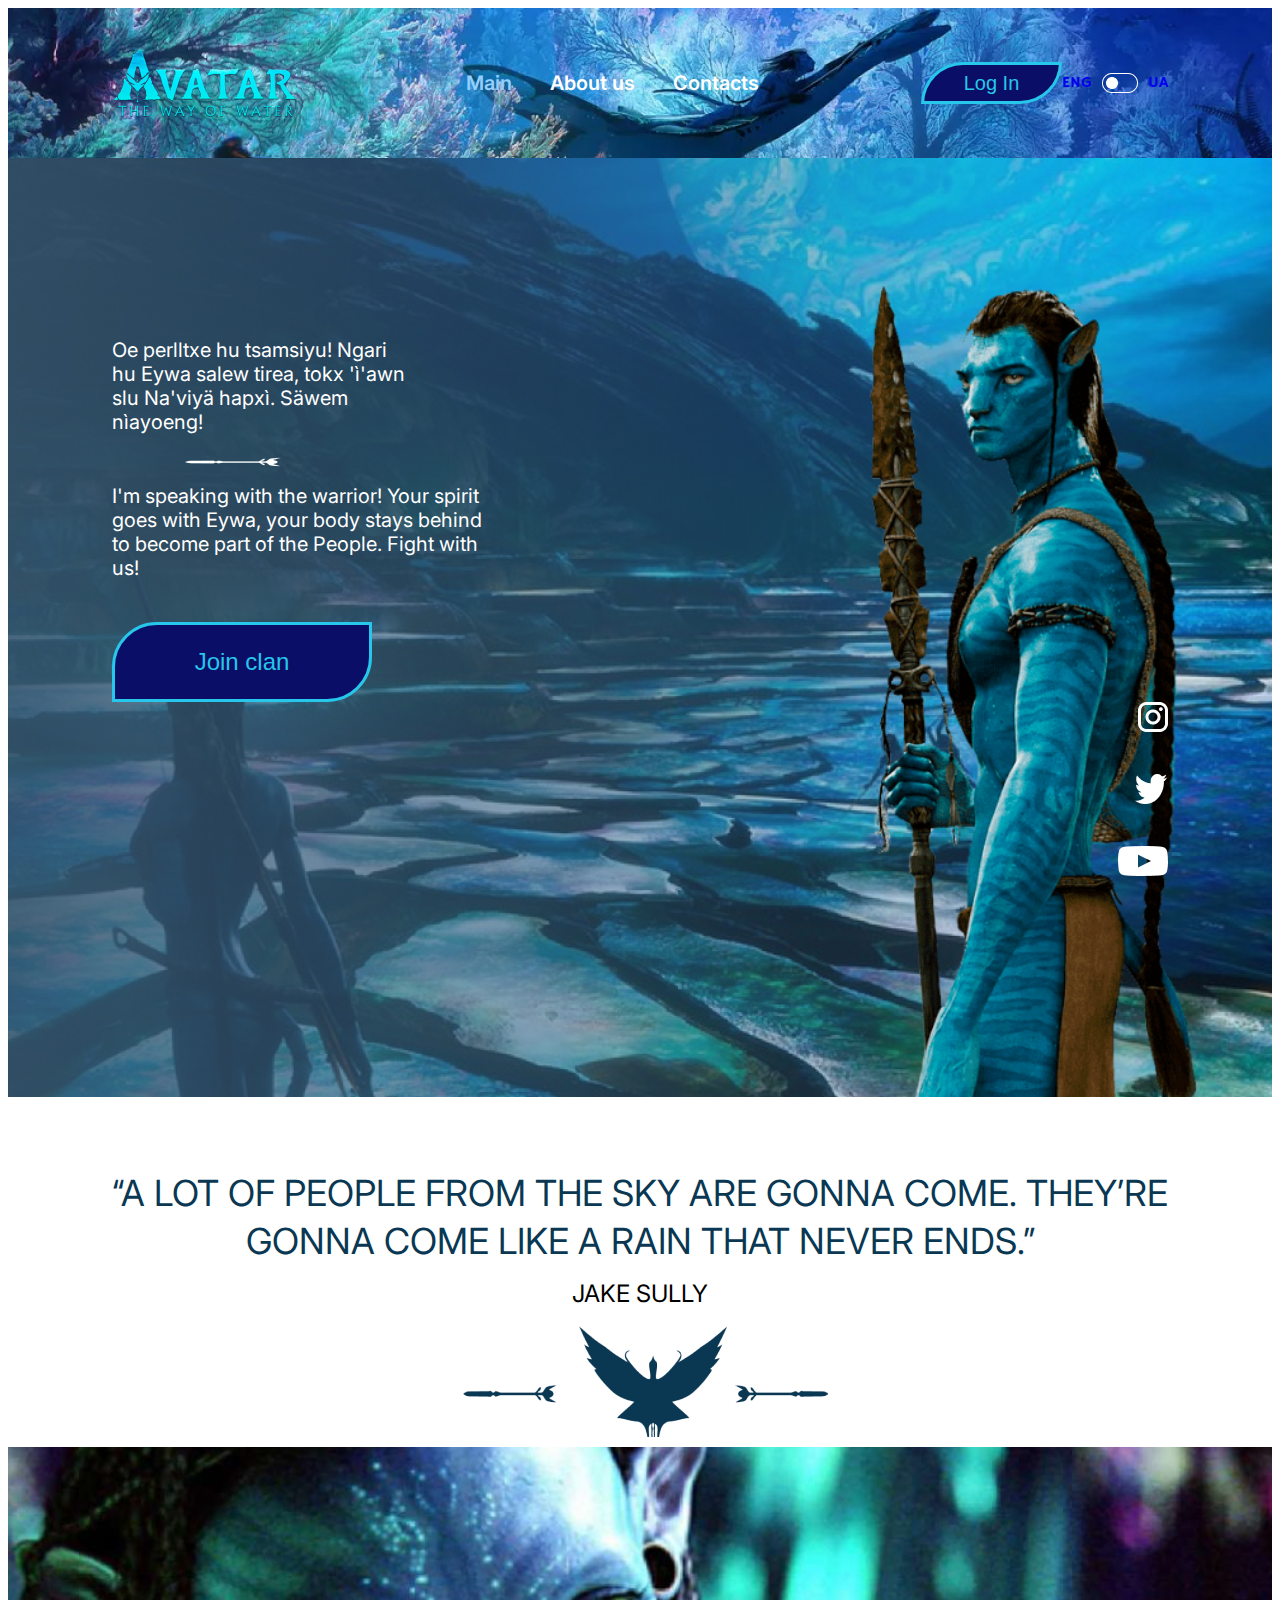
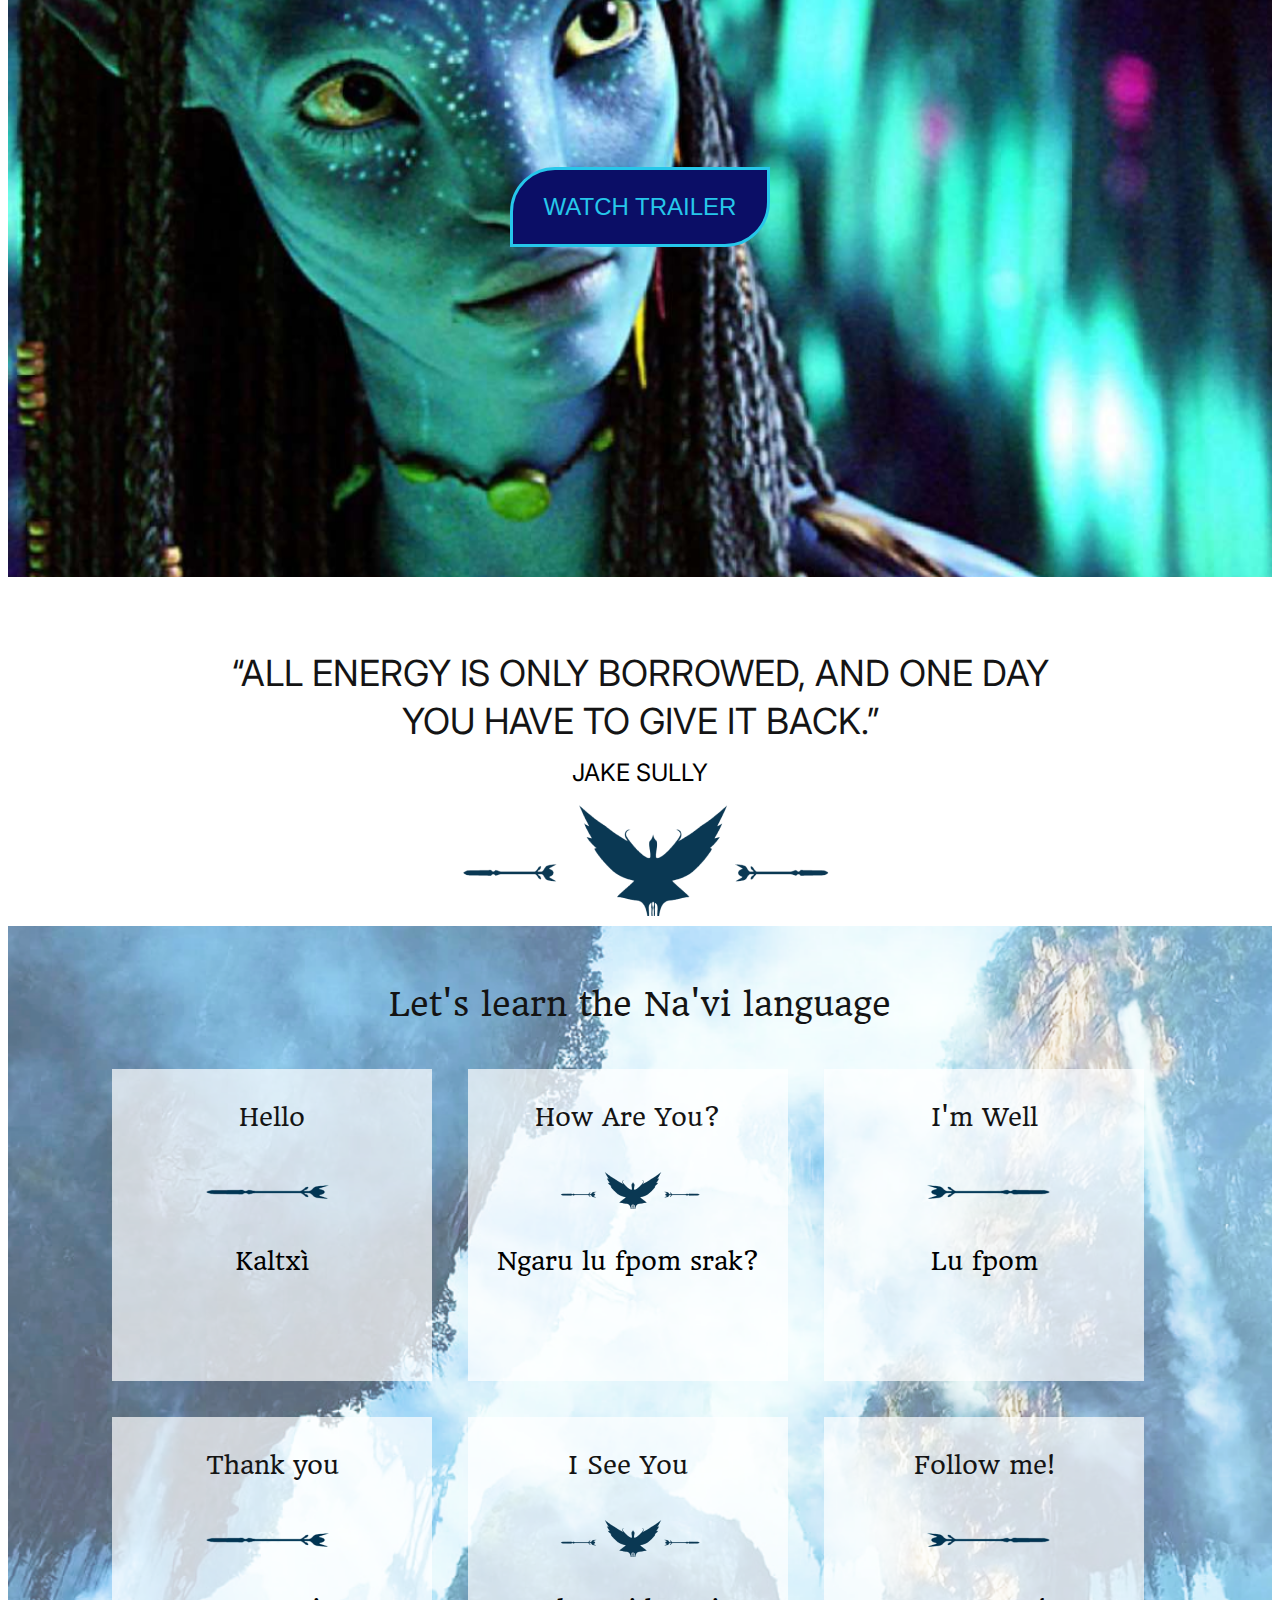
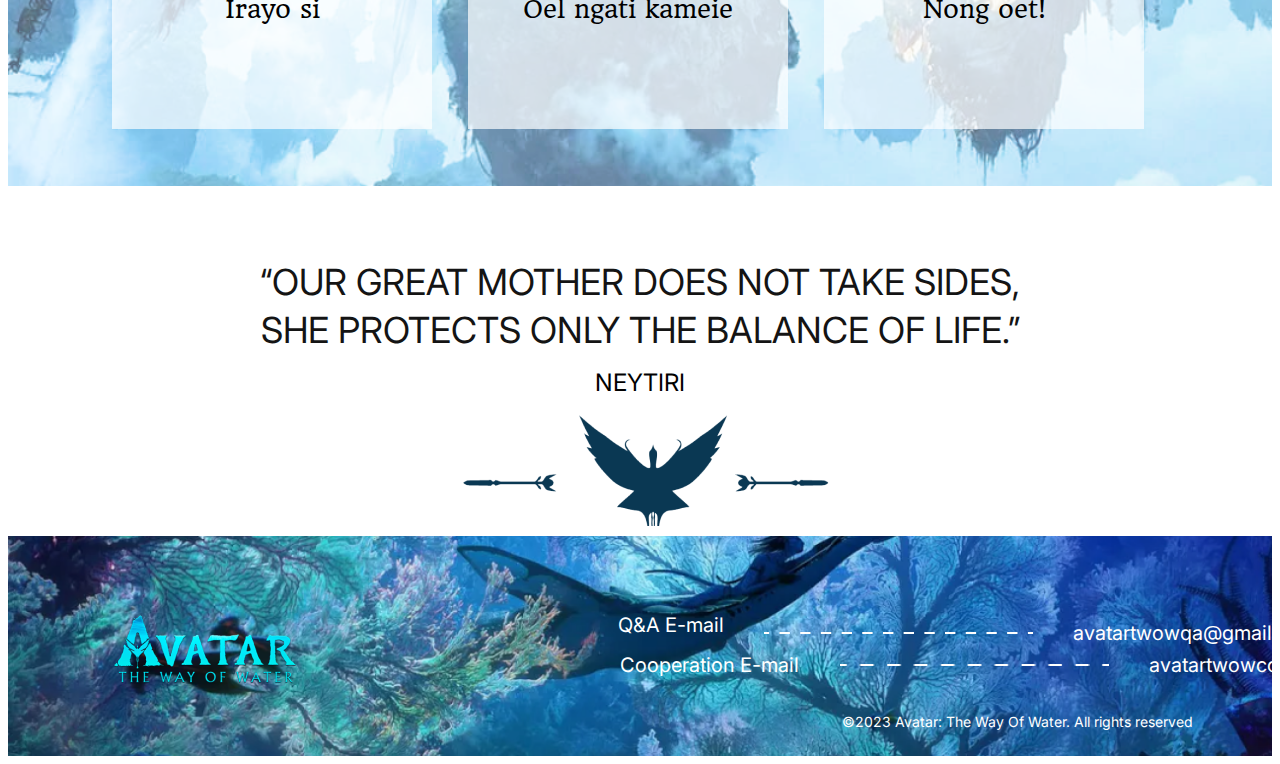
==== commit 993a0b77: "update" ====
--- a/pages/english.htm
+++ b/pages/english.htm
@@ -72,6 +72,7 @@
         <!-- Секція трейлер -->
         <section class="trailer">
             <div class="container button-box">
+                <h1 hidden></h1>
             <button type="button" class="trailer-button">WATCH TRAILER</button>
             </div>  
         </section>
@@ -135,12 +136,12 @@
     <!-- Футер -->
     <footer class="footer">
         <div class="container footer-box">
-        <a href="./index.html" class="footer-link"><img src="./images/avatar_logo.png" alt="logo" class="footer-logo footer-link"></a>
+        <a href="./english.htm" class="footer-link"><img src="../images/avatar_logo.png" alt="logo" class="footer-logo footer-link"></a>
         <div class="footer-desc-box">
         <ul class="footer-list">
             <li class="footer-item">
                 <h2 class="footer-title">Q&A E-mail</h2>
-                <img src="./images/footer_image_line.png" alt="line" class="title-image">
+                <img src="../images/footer_image_line.png" alt="line" class="title-image">
                 <a href="mailto:avatartwowqa@gmail.com" class="title-link">avatartwowqa@gmail.com</a>
             </li>
             <li class="footer-item">
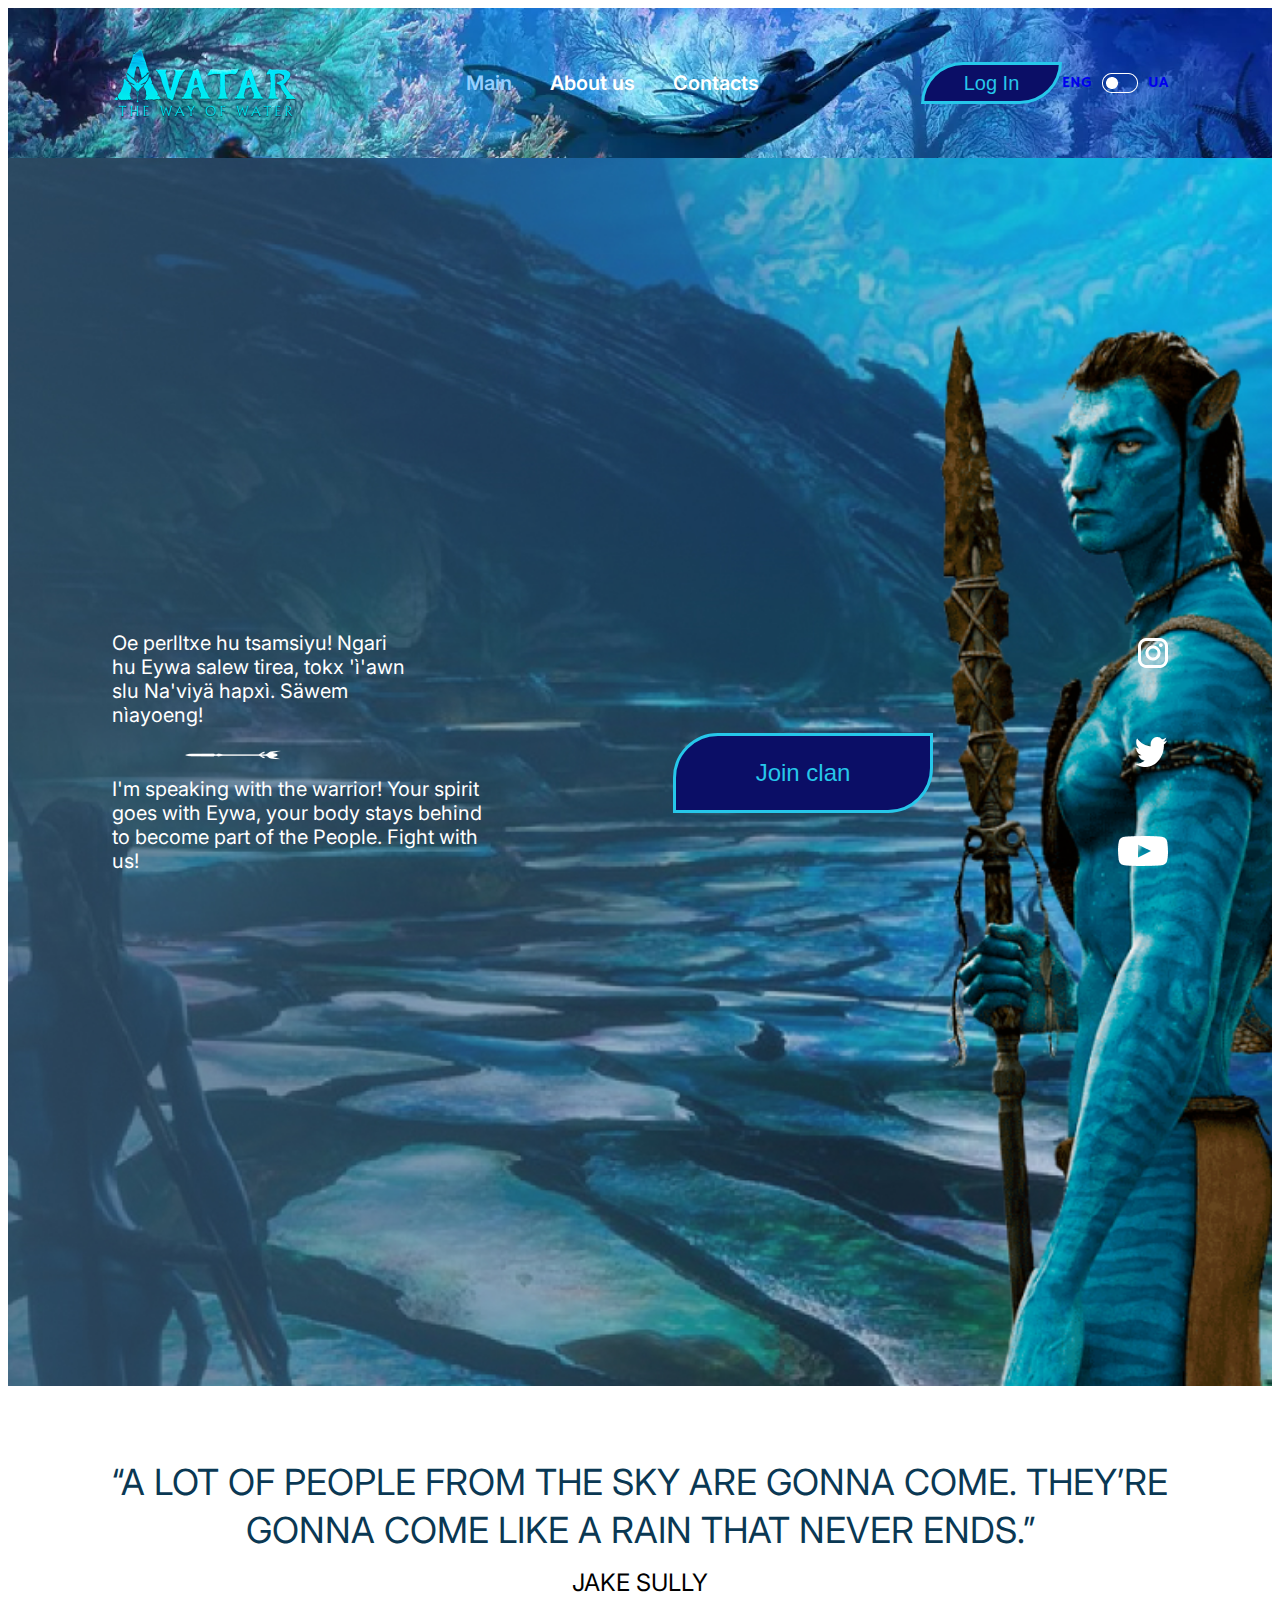
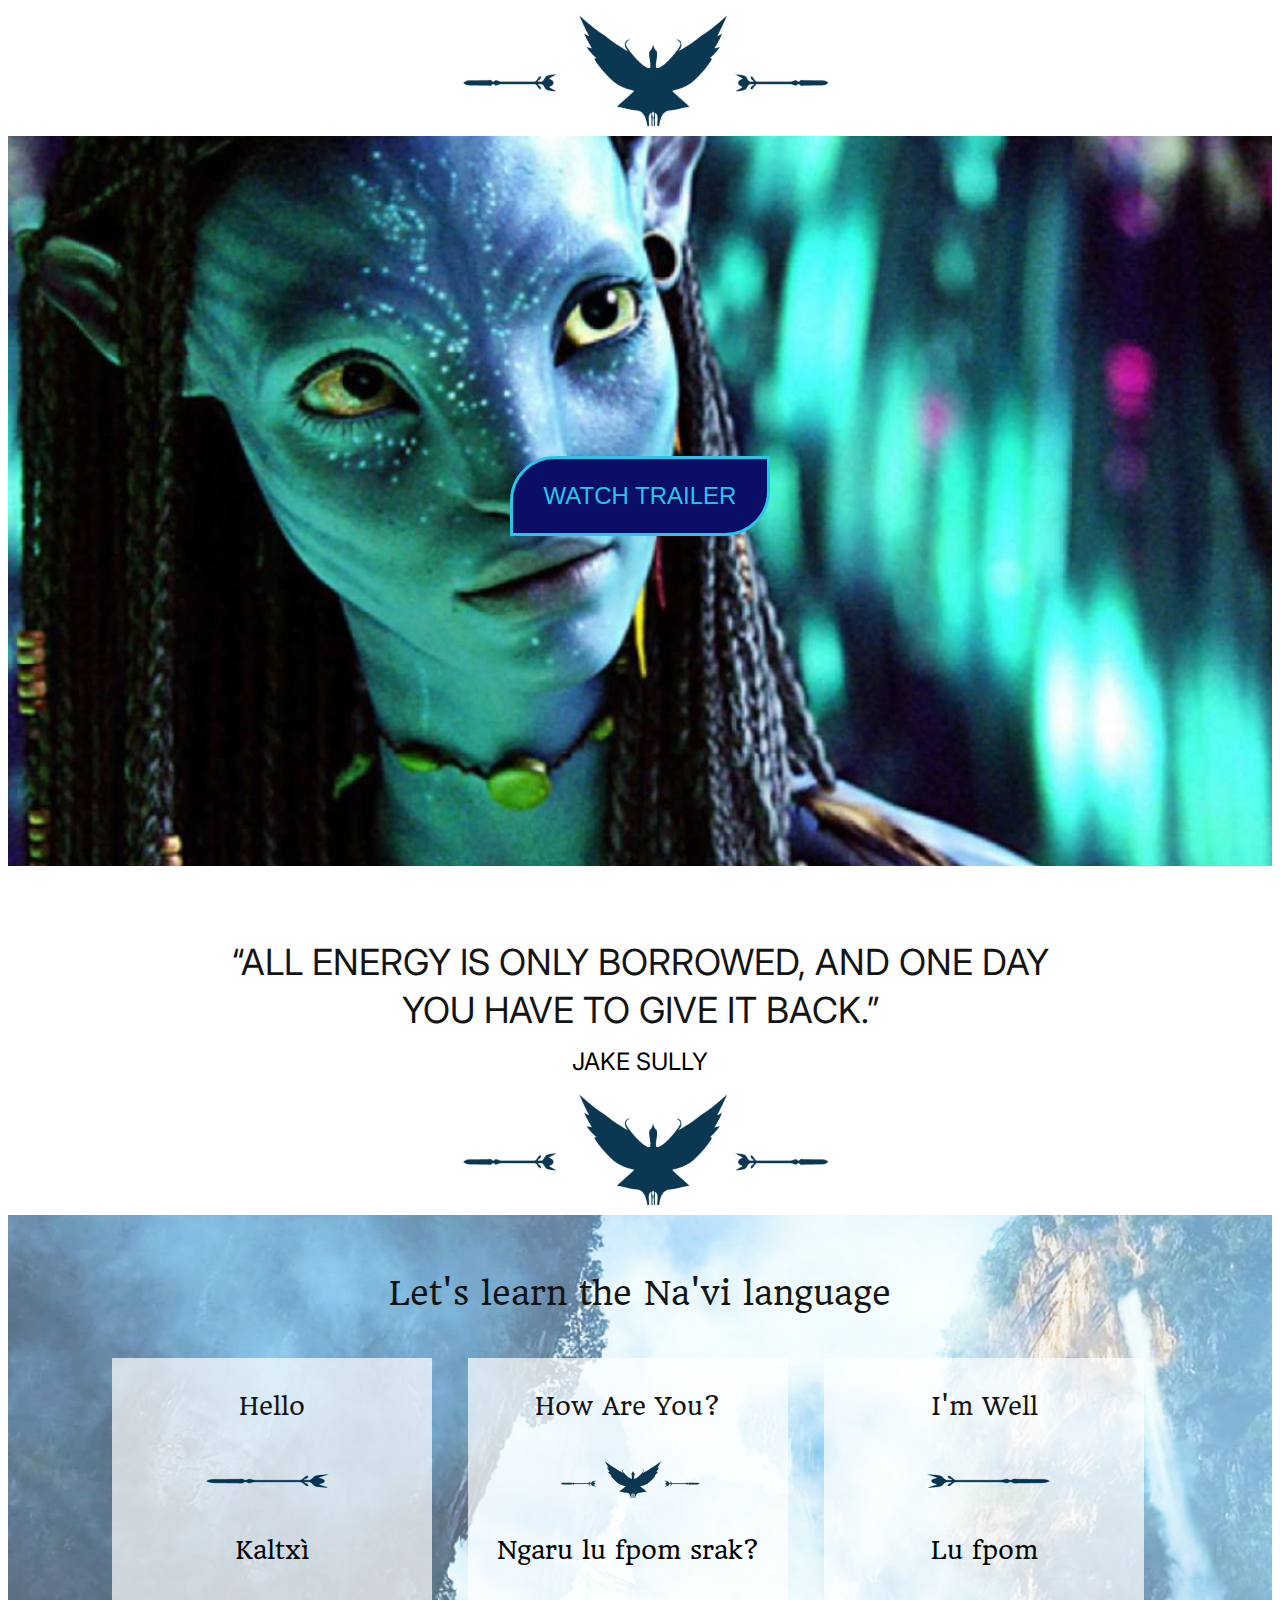
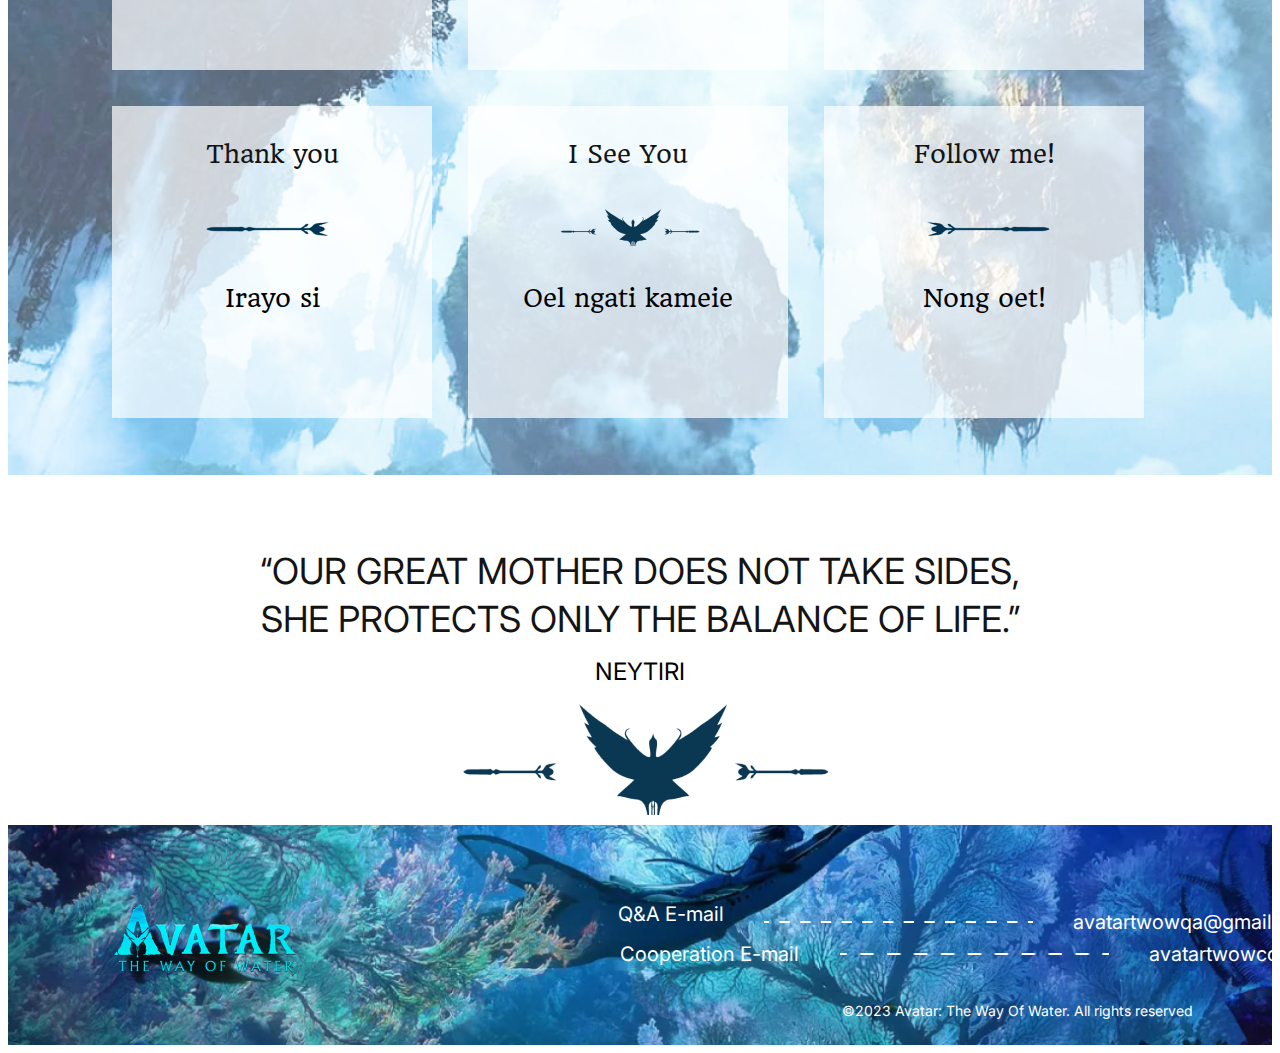
==== commit 98f8814f: "last update" ====
--- a/pages/english.htm
+++ b/pages/english.htm
@@ -3,7 +3,7 @@
 <head>
     <meta charset="UTF-8">
     <meta name="viewport" content="width=device-width, initial-scale=1.0">
-    <title>Document</title>
+    <title>Avatar: The Way of Water</title>
     <link rel="preconnect" href="https://fonts.googleapis.com">
     <link rel="preconnect" href="https://fonts.gstatic.com" crossorigin>
     <link href="https://fonts.googleapis.com/css2?family=Hammersmith+One&family=Headland+One&family=Inter:wght@100..900&display=swap" rel="stylesheet">
--- a/css/style.css
+++ b/css/style.css
@@ -92,6 +92,12 @@
     background-repeat: no-repeat;
 }
 
+.avatar-hero > .container {
+    display: flex;
+    justify-content: space-between;
+    align-items: center;
+}
+
 .hero-title {
     color: var(--main-color);
     font-family: "Inter", sans-serif;
@@ -348,6 +354,7 @@
     width: 1056px;
     margin: 0 auto;
     padding: 0 12px;
+    outline: 1px solid red;
 }
 
 /* header */
@@ -642,4 +649,14 @@
 .footer-desc {
     margin-top: 37px;
     padding: 0 auto;
+}
+
+.hero-list2{
+    padding-bottom: 299px;
+    padding-top: 300px;
+    gap: 27px;
+}
+
+.container{
+    outline: none;
 }